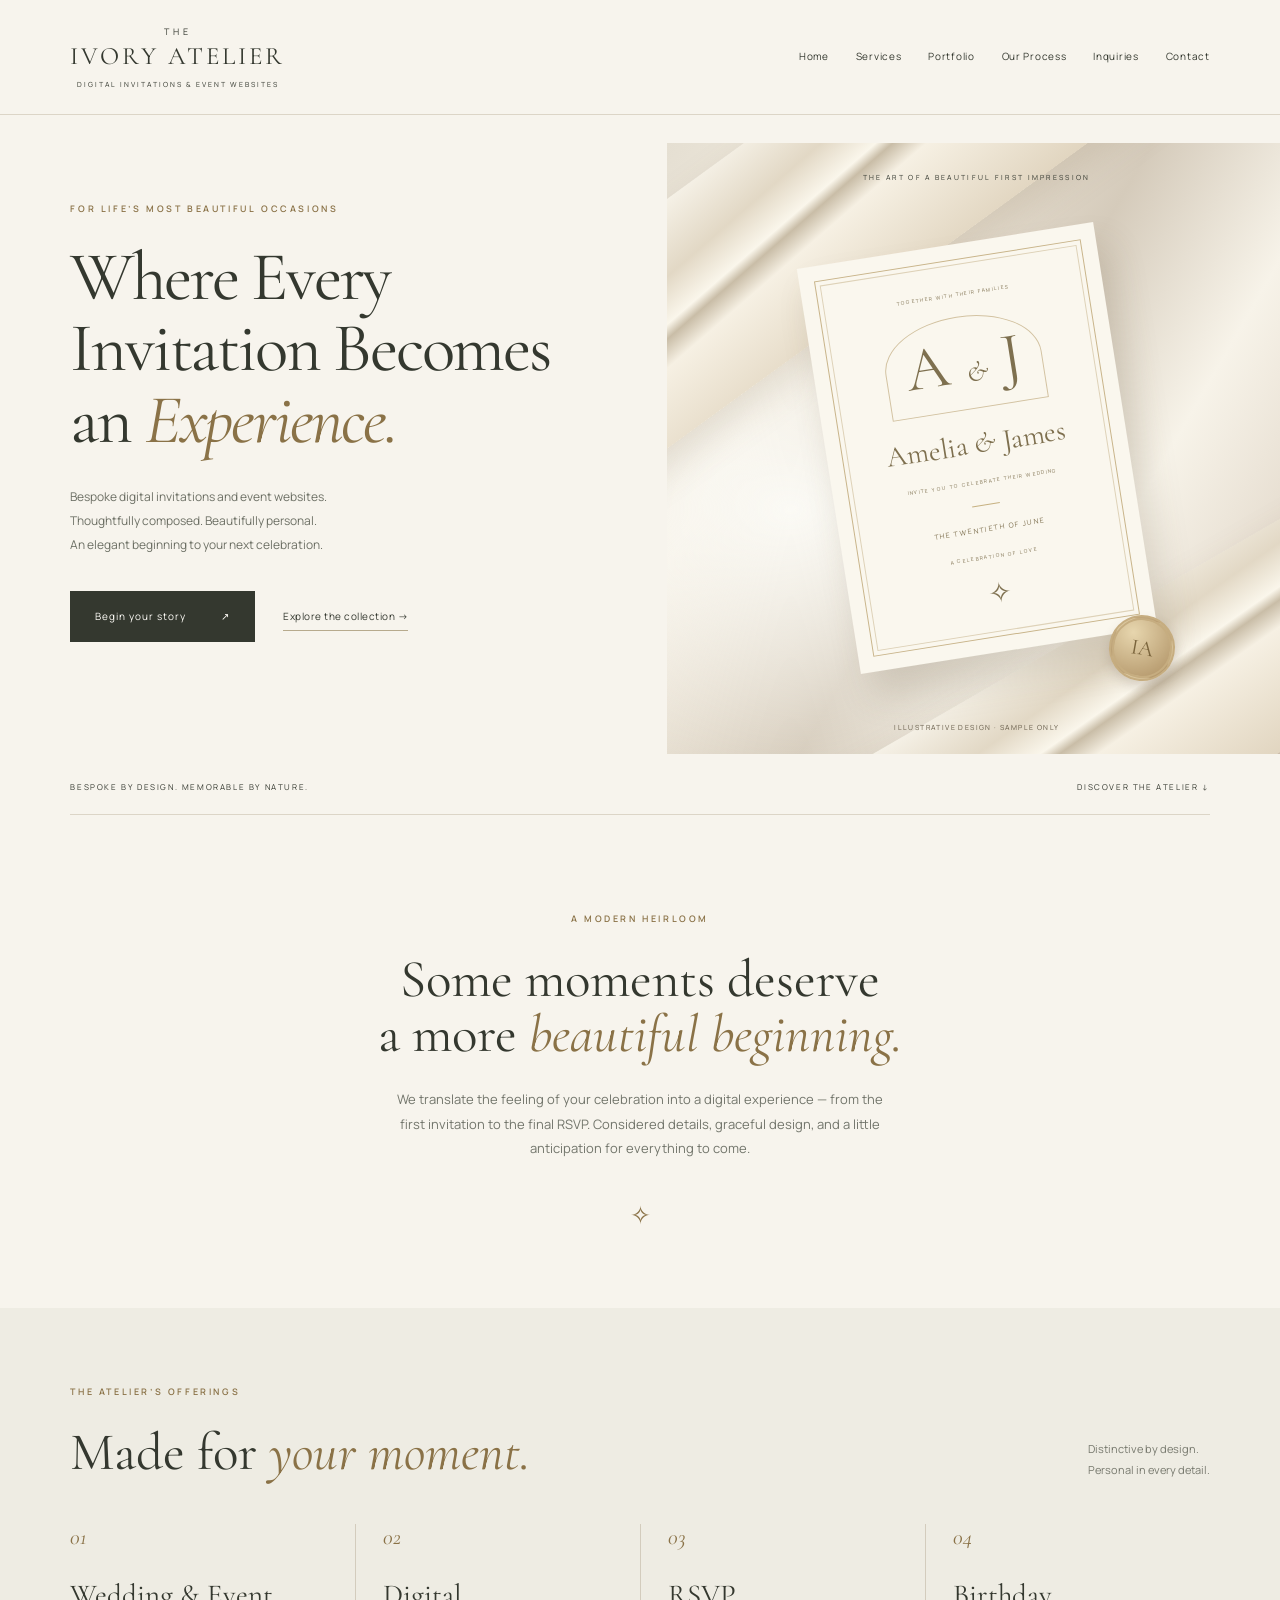
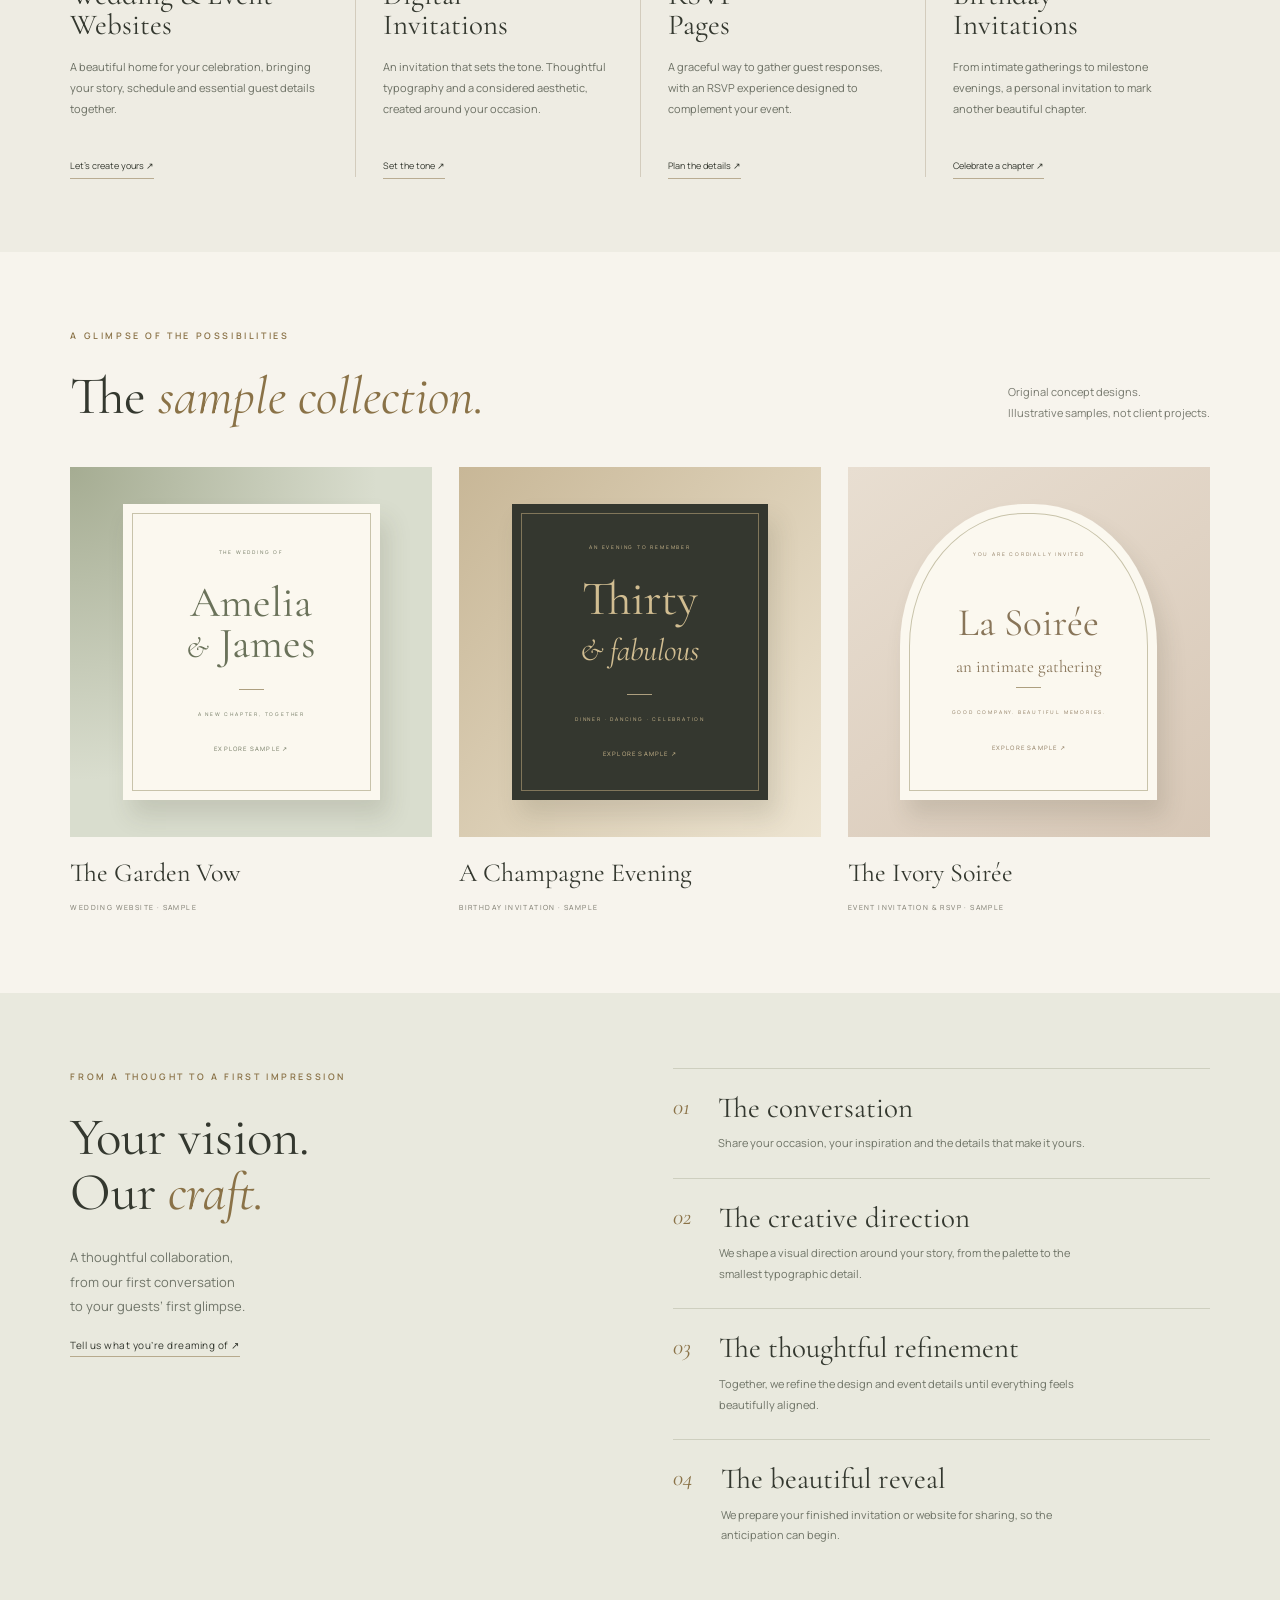
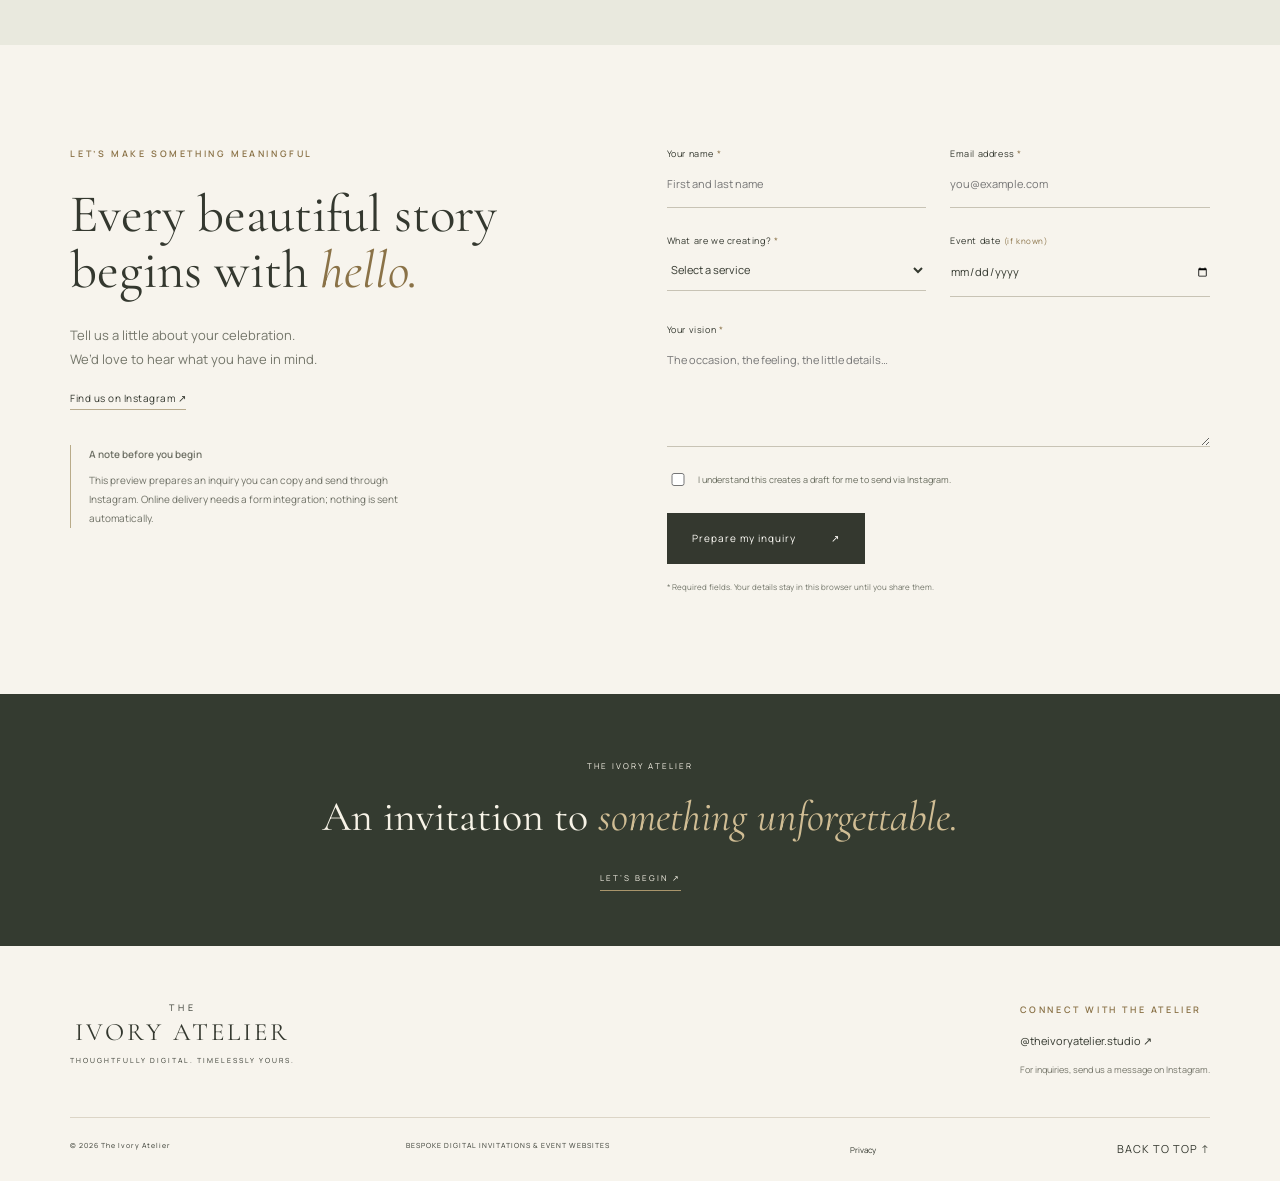
==== index.html @ 5fa23a9f "Publish The Ivory Atelier website" ====
<!doctype html>
<html lang="en"><head><meta charset="utf-8"><meta name="viewport" content="width=device-width, initial-scale=1"><meta name="description" content="The Ivory Atelier — bespoke digital invitations, wedding websites and thoughtful RSVP experiences."><meta name="theme-color" content="#f5f1e8"><title>The Ivory Atelier | Bespoke Digital Invitations</title><link rel="stylesheet" href="style.css"><script src="script.js" defer></script></head><body>
<a class="skip" href="#home">Skip to content</a>
<header><a class="brand" href="#home"><span class="brand-top">THE</span>IVORY ATELIER<span class="brand-bottom">DIGITAL INVITATIONS & EVENT WEBSITES</span></a><button class="menu" aria-expanded="false" aria-controls="navigation">Menu <span>☰</span></button><nav id="navigation" aria-label="Main navigation"><a href="#home">Home</a><a href="#services">Services</a><a href="#portfolio">Portfolio</a><a href="#process">Our Process</a><a href="#inquiries">Inquiries</a><a href="#contact">Contact</a></nav></header>
<main><section class="hero" id="home"><div class="hero-copy"><p class="eyebrow">FOR LIFE’S MOST BEAUTIFUL OCCASIONS</p><h1>Where Every<br>Invitation Becomes<br>an <em>Experience.</em></h1><p class="intro">Bespoke digital invitations and event websites.<br>Thoughtfully composed. Beautifully personal.<br>An elegant beginning to your next celebration.</p><div class="actions"><a class="button" href="#inquiries">Begin your story <span>↗</span></a><a class="text-link" href="#portfolio">Explore the collection <span>→</span></a></div></div><div class="hero-art" aria-label="Illustrative ivory wedding invitation with a champagne ribbon"><div class="silk silk-one"></div><div class="silk silk-two"></div><div class="art-caption">THE ART OF A BEAUTIFUL FIRST IMPRESSION</div><div class="invitation"><div class="invite-border"><span class="tiny">TOGETHER WITH THEIR FAMILIES</span><div class="monogram">A <i>&</i> J</div><span class="invite-names">Amelia <i>&</i> James</span><span class="tiny">INVITE YOU TO CELEBRATE THEIR WEDDING</span><div class="invite-rule"></div><span class="invite-date">THE TWENTIETH OF JUNE</span><span class="tiny">A CELEBRATION OF LOVE</span><span class="flower">✧</span></div></div><div class="seal">IA</div><div class="sample-note">ILLUSTRATIVE DESIGN · SAMPLE ONLY</div></div><div class="hero-bottom"><span>BESPOKE BY DESIGN. MEMORABLE BY NATURE.</span><a href="#services">DISCOVER THE ATELIER ↓</a></div></section>
<section class="statement reveal"><p class="eyebrow">A MODERN HEIRLOOM</p><h2>Some moments deserve<br>a more <em>beautiful beginning.</em></h2><p>We translate the feeling of your celebration into a digital experience — from the first invitation to the final RSVP. Considered details, graceful design, and a little anticipation for everything to come.</p><span class="ornament">✧</span></section>
<section id="services" class="section services reveal"><div class="section-heading"><div><p class="eyebrow">THE ATELIER’S OFFERINGS</p><h2>Made for <em>your moment.</em></h2></div><p>Distinctive by design.<br>Personal in every detail.</p></div><div class="service-grid"><article><span class="number">01</span><h3>Wedding & Event<br>Websites</h3><p>A beautiful home for your celebration, bringing your story, schedule and essential guest details together.</p><a href="#inquiries" data-service="Wedding & event website">Let’s create yours ↗</a></article><article><span class="number">02</span><h3>Digital<br>Invitations</h3><p>An invitation that sets the tone. Thoughtful typography and a considered aesthetic, created around your occasion.</p><a href="#inquiries" data-service="Digital invitation">Set the tone ↗</a></article><article><span class="number">03</span><h3>RSVP<br>Pages</h3><p>A graceful way to gather guest responses, with an RSVP experience designed to complement your event.</p><a href="#inquiries" data-service="RSVP page">Plan the details ↗</a></article><article><span class="number">04</span><h3>Birthday<br>Invitations</h3><p>From intimate gatherings to milestone evenings, a personal invitation to mark another beautiful chapter.</p><a href="#inquiries" data-service="Birthday invitation">Celebrate a chapter ↗</a></article></div></section>
<section id="portfolio" class="section portfolio reveal"><div class="section-heading"><div><p class="eyebrow">A GLIMPSE OF THE POSSIBILITIES</p><h2>The <em>sample collection.</em></h2></div><p>Original concept designs.<br>Illustrative samples, not client projects.</p></div><div class="portfolio-grid"><button class="project" data-project="0"><div class="project-art garden"><div class="mini-invite"><span>THE WEDDING OF</span><strong>Amelia<br><i>&</i> James</strong><hr><span>A NEW CHAPTER, TOGETHER</span><small>EXPLORE SAMPLE ↗</small></div></div><div class="project-label"><h3>The Garden Vow</h3><span>WEDDING WEBSITE · SAMPLE</span></div></button><button class="project" data-project="1"><div class="project-art noir"><div class="mini-invite"><span>AN EVENING TO REMEMBER</span><strong>Thirty<br><i>& fabulous</i></strong><hr><span>DINNER · DANCING · CELEBRATION</span><small>EXPLORE SAMPLE ↗</small></div></div><div class="project-label"><h3>A Champagne Evening</h3><span>BIRTHDAY INVITATION · SAMPLE</span></div></button><button class="project" data-project="2"><div class="project-art pearl"><div class="mini-invite"><span>YOU ARE CORDIALLY INVITED</span><strong>La Soirée</strong><i class="soir">an intimate gathering</i><hr><span>GOOD COMPANY. BEAUTIFUL MEMORIES.</span><small>EXPLORE SAMPLE ↗</small></div></div><div class="project-label"><h3>The Ivory Soirée</h3><span>EVENT INVITATION & RSVP · SAMPLE</span></div></button></div></section>
<section id="process" class="section process reveal"><div><p class="eyebrow">FROM A THOUGHT TO A FIRST IMPRESSION</p><h2>Your vision.<br>Our <em>craft.</em></h2><p>A thoughtful collaboration,<br>from our first conversation<br>to your guests’ first glimpse.</p><a class="text-link" href="#inquiries">Tell us what you’re dreaming of ↗</a></div><ol><li><span>01</span><div><h3>The conversation</h3><p>Share your occasion, your inspiration and the details that make it yours.</p></div></li><li><span>02</span><div><h3>The creative direction</h3><p>We shape a visual direction around your story, from the palette to the smallest typographic detail.</p></div></li><li><span>03</span><div><h3>The thoughtful refinement</h3><p>Together, we refine the design and event details until everything feels beautifully aligned.</p></div></li><li><span>04</span><div><h3>The beautiful reveal</h3><p>We prepare your finished invitation or website for sharing, so the anticipation can begin.</p></div></li></ol></section>
<section class="section inquiries reveal" id="inquiries"><div><p class="eyebrow">LET’S MAKE SOMETHING MEANINGFUL</p><h2>Every beautiful story<br>begins with <em>hello.</em></h2><p>Tell us a little about your celebration.<br>We’d love to hear what you have in mind.</p><a class="text-link" href="https://www.instagram.com/theivoryatelier.studio/" target="_blank" rel="noopener">Find us on Instagram ↗</a><div class="form-note"><strong>A note before you begin</strong><p>This preview prepares an inquiry you can copy and send through Instagram. Online delivery needs a form integration; nothing is sent automatically.</p></div></div><form id="inquiry-form"><div class="form-row"><label>Your name <span>*</span><input required name="name" autocomplete="name" placeholder="First and last name" maxlength="120"></label><label>Email address <span>*</span><input required type="email" name="email" autocomplete="email" placeholder="you@example.com" maxlength="200"></label></div><div class="form-row"><label>What are we creating? <span>*</span><select name="service" required><option value="">Select a service</option><option>Wedding & event website</option><option>Digital invitation</option><option>RSVP page</option><option>Birthday invitation</option><option>A bespoke combination</option></select></label><label>Event date <span class="optional">(if known)</span><input type="date" name="date"></label></div><label>Your vision <span>*</span><textarea name="vision" required rows="4" placeholder="The occasion, the feeling, the little details…" maxlength="3000"></textarea></label><label class="consent"><input type="checkbox" required> I understand this creates a draft for me to send via Instagram.</label><button class="button" type="submit">Prepare my inquiry <span>↗</span></button><p class="required-note">* Required fields. Your details stay in this browser until you share them.</p><div id="inquiry-result" hidden aria-live="polite"><h3>Your inquiry is ready</h3><p>Copy the draft below, then paste it into an Instagram message to @theivoryatelier.studio.</p><textarea id="inquiry-draft" aria-label="Prepared inquiry" rows="8" readonly></textarea><button type="button" class="text-link" id="copy-inquiry">Copy inquiry</button><a class="text-link" href="https://www.instagram.com/theivoryatelier.studio/" target="_blank" rel="noopener">Open Instagram ↗</a><p id="copy-status" role="status"></p></div></form></section>
<section class="closing"><span>THE IVORY ATELIER</span><h2>An invitation to <em>something unforgettable.</em></h2><a href="#inquiries">LET’S BEGIN ↗</a></section></main>
<footer id="contact"><a class="brand" href="#home"><span class="brand-top">THE</span>IVORY ATELIER<span class="brand-bottom">THOUGHTFULLY DIGITAL. TIMELESSLY YOURS.</span></a><div><p class="eyebrow">CONNECT WITH THE ATELIER</p><a href="https://www.instagram.com/theivoryatelier.studio/" target="_blank" rel="noopener">@theivoryatelier.studio ↗</a><p>For inquiries, send us a message on Instagram.</p></div><div class="footer-bottom"><span>© <span id="year">2026</span> The Ivory Atelier</span><span>BESPOKE DIGITAL INVITATIONS & EVENT WEBSITES</span><button id="privacy-open">Privacy</button><a href="#home">BACK TO TOP ↑</a></div></footer>
<dialog id="sample-dialog"><button class="dialog-close" aria-label="Close sample">×</button><p class="eyebrow">ILLUSTRATIVE CONCEPT · NOT A CLIENT PROJECT</p><h2 id="sample-title"></h2><p id="sample-description"></p><div id="sample-preview"></div><a class="button" href="#inquiries" id="sample-inquire">Create something like this ↗</a></dialog><dialog id="privacy-dialog"><button class="dialog-close" aria-label="Close privacy notice">×</button><h2>Your privacy</h2><p>The inquiry form creates a draft locally in your browser. This site does not store or send your form entries. If you choose to share your inquiry on Instagram, Instagram’s privacy terms apply. Clipboard access occurs only when you select “Copy inquiry”.</p><p>Site hosting may process standard connection information to deliver this page. A full business privacy policy should be added before connecting a submission service.</p></dialog>
</body></html>
---- style.css ----
@import url('https://fonts.googleapis.com/css2?family=Cormorant+Garamond:ital,wght@0,400;0,500;0,600;1,400;1,500&family=Manrope:wght@400;500;600&display=swap');
:root{--ivory:#f7f4ed;--ink:#34382f;--gold:#8a7247;--line:#dcd5c7;--serif:'Cormorant Garamond',Georgia,serif}*{box-sizing:border-box}html{scroll-behavior:smooth;scroll-padding-top:110px}body{margin:0;background:var(--ivory);color:var(--ink);font:13px/1.9 Manrope,Arial,sans-serif}a{color:inherit;text-decoration:none}button,input,select,textarea{font:inherit}button,a,input,select,textarea{-webkit-tap-highlight-color:transparent}a:focus-visible,button:focus-visible{outline:2px solid var(--gold);outline-offset:5px}button{color:inherit}header{padding:25px 5.5%;display:flex;justify-content:space-between;align-items:center;border-bottom:1px solid var(--line);background:var(--ivory)}.brand{font-family:var(--serif);font-size:25px;line-height:1.1;letter-spacing:3px;text-align:center;display:inline-flex;flex-direction:column}.brand-top{font:9px Manrope,sans-serif;letter-spacing:4px;margin-bottom:5px}.brand-bottom{font:7px Manrope,sans-serif;letter-spacing:2px;margin-top:9px}nav{display:flex;gap:27px;font-size:10px;letter-spacing:.7px}nav a:hover,.text-link:hover{color:var(--gold)}.menu{display:none}.hero{min-height:700px;display:grid;grid-template-columns:1.1fr 1fr;position:relative;padding:0 5.5%;overflow:hidden}.hero-copy{padding:85px 0 100px;z-index:1}.eyebrow{font-size:9px;font-weight:600;letter-spacing:2.6px;color:var(--gold);margin:0 0 25px}h1,h2,h3,p{margin-top:0}h1,h2,h3{font-family:var(--serif);font-weight:400;line-height:1.04}h1{font-size:clamp(52px,5.4vw,86px);letter-spacing:-2.2px;margin-bottom:28px}em{font-weight:400;color:var(--gold)}.intro{color:#6d7065;line-height:2;font-size:12px}.actions{display:flex;align-items:center;gap:28px;margin-top:34px}.button{display:inline-flex;justify-content:space-between;align-items:center;gap:35px;background:var(--ink);color:#fffdf8;border:1px solid var(--ink);padding:15px 24px;font-size:10px;letter-spacing:1px;cursor:pointer}.button:hover{background:#515745}.text-link{font-size:10px;letter-spacing:.5px;border:0;border-bottom:1px solid #b7aa8d;padding:4px 0;background:transparent;cursor:pointer}.hero-art{position:relative;align-self:stretch;display:flex;align-items:center;justify-content:center;margin:28px -6vw 61px 0;background:radial-gradient(ellipse at 20% 60%,#fbfaf5 0,transparent 50%),linear-gradient(120deg,#e5dfd2,#f4eee2 25%,#d5cbbb 50%,#f7f3e9 70%,#d8cbbb);isolation:isolate;overflow:hidden}.silk{position:absolute;width:140%;height:33%;background:linear-gradient(175deg,#fdfbf4,#e2d8c5 30%,#faf6eb 43%,#c9bda7 47%,#f6f0e3 55%,#ddd0b9);box-shadow:0 15px 35px #7a67442b;transform:rotate(-36deg);z-index:-1}.silk-one{top:-9%;left:-40%}.silk-two{bottom:-17%;right:-35%;transform:rotate(-30deg)}.invitation{width:300px;height:410px;background:#faf7ee;box-shadow:10px 25px 35px #5f4c302e;transform:rotate(-9deg);padding:15px}.invite-border{height:100%;border:1px solid #c9b58b;outline:1px solid #ded2b8;outline-offset:-6px;display:flex;flex-direction:column;align-items:center;justify-content:center;gap:17px;padding:22px;color:#7e704f}.tiny{font-size:5px;letter-spacing:1.4px}.monogram{font:62px var(--serif);border:1px solid #d3c3a2;border-radius:50% 50% 0 0;padding:15px 20px;line-height:1}.monogram i{font-size:29px}.invite-names{font:29px var(--serif)}.invite-date{font-size:7px;letter-spacing:1.5px}.invite-rule{width:28px;height:1px;background:#c6b181}.flower{font-size:28px;line-height:1}.seal{position:absolute;bottom:73px;right:18%;width:66px;height:66px;border-radius:50%;background:radial-gradient(circle at 30% 25%,#e7d6ae,#ae9063);border:5px double #c6ad80;box-shadow:2px 6px 12px #624f4033;display:grid;place-items:center;font:22px var(--serif);color:#7a643c;transform:rotate(10deg)}.art-caption{position:absolute;top:28px;font-size:7px;letter-spacing:2.3px}.sample-note{position:absolute;bottom:19px;font-size:7px;letter-spacing:1.4px;color:#655b49}.hero-bottom{position:absolute;bottom:0;left:5.5%;right:5.5%;display:flex;justify-content:space-between;border-bottom:1px solid var(--line);padding:19px 0;font-size:8px;letter-spacing:1.6px}.statement{text-align:center;max-width:710px;margin:auto;padding:95px 25px 70px}.statement h2,h2{font-size:53px;margin-bottom:25px}.statement p:not(.eyebrow){max-width:510px;margin:0 auto;color:#72756b}.ornament{display:block;color:var(--gold);font-size:25px;margin-top:30px}.section{padding:75px 5.5%;scroll-margin-top:10px}.section-heading{display:flex;justify-content:space-between;align-items:end;margin-bottom:43px}.section-heading h2{margin-bottom:0}.section-heading>p{font-size:11px;color:#77796e;margin-bottom:0}.services{background:#eeece3}.service-grid{display:grid;grid-template-columns:repeat(4,1fr)}.service-grid article{padding:0 27px;border-left:1px solid #d3ccbd}.service-grid article:first-child{padding-left:0;border:0}.number{color:var(--gold);font:italic 22px var(--serif);display:block;margin-bottom:30px}h3{font-size:29px;margin-bottom:17px}.service-grid p{font-size:11px;color:#6b6f63;min-height:84px}.service-grid a{font-size:9px;border-bottom:1px solid #b9ac92;padding-bottom:6px}.portfolio-grid{display:grid;grid-template-columns:repeat(3,1fr);gap:27px}.project{border:0;background:transparent;padding:0;text-align:left;cursor:pointer}.project-art{height:370px;display:grid;place-items:center;overflow:hidden;transition:transform .5s}.project:hover .mini-invite{transform:translateY(-7px) rotate(-2deg)}.garden{background:radial-gradient(ellipse at 0 0,#a5ac92,transparent 60%),#d9ddce}.noir{background:linear-gradient(130deg,#c8b797,#ede4d1)}.pearl{background:linear-gradient(145deg,#e8ded1,#d8c8b7)}.mini-invite{width:71%;height:80%;padding:27px 15px;background:#fbf8ef;display:flex;align-items:center;justify-content:center;flex-direction:column;text-align:center;box-shadow:8px 16px 22px #45433325;transition:transform .5s;color:#6a725a;outline:1px solid #c8c3aa;outline-offset:-10px}.mini-invite>span{font-size:5px;letter-spacing:1.8px}.mini-invite strong{font:43px/.95 var(--serif);margin:25px 0 15px}.mini-invite i{font-size:30px;font-weight:400}.mini-invite hr{width:25px;border:0;border-top:1px solid #ad9f7f;margin:10px auto 20px}.mini-invite small{font-size:6px;letter-spacing:1.2px;margin-top:25px}.noir .mini-invite{background:#34372f;color:#d1bd91;outline-color:#81765a}.noir strong{font-size:48px}.noir strong i{font-size:31px}.pearl .mini-invite{color:#887559;border-radius:48% 48% 0 0}.pearl strong{font-size:39px;margin-top:45px}.soir{font:17px var(--serif)!important}.project-label{padding-top:22px}.project-label h3{font-size:26px;margin-bottom:7px}.project-label>span{font-size:7px;color:#777569;letter-spacing:1.4px}.process{display:grid;grid-template-columns:1fr 1.1fr;gap:10%;background:#e9e9de}.process>div>p:not(.eyebrow){color:#707569}.process ol{padding:0;margin:0;list-style:none}.process li{display:flex;gap:28px;border-top:1px solid #cecfbf;padding:24px 0}.process li>span{font:italic 23px var(--serif);color:var(--gold)}.process h3{font-size:29px;margin:0 0 10px}.process li p{font-size:11px;color:#6e7366;margin:0;max-width:370px}.inquiries{display:grid;grid-template-columns:1fr 1.1fr;gap:9%;padding-top:100px;padding-bottom:100px}.inquiries>div>p:not(.eyebrow){color:#74766a}.form-note{margin-top:35px;border-left:1px solid #b9ab89;padding-left:18px;max-width:330px;font-size:10px;color:#6f7166}.form-note strong{font-weight:600}.form-note p{margin:7px 0 0}.form-row{display:grid;grid-template-columns:1fr 1fr;gap:24px}label{display:block;font-size:9px;letter-spacing:.6px;margin-bottom:24px}label>span{color:var(--gold)}.optional{font-size:8px}input,select,textarea{width:100%;display:block;border:0;border-bottom:1px solid #c8c3b5;border-radius:0;background:transparent;padding:12px 0;color:var(--ink);font-size:11px;outline-offset:4px}textarea{resize:vertical}.consent{display:flex;gap:10px;align-items:flex-start;letter-spacing:0;color:#686c5e}.consent input{width:14px;margin-top:2px;accent-color:var(--gold)}.required-note{font-size:8px;color:#73766a;margin:15px 0 0}#inquiry-result{margin-top:30px;padding:22px;background:#eae7dc}#inquiry-result h3{font-size:28px}#inquiry-result p{font-size:11px}#inquiry-result .text-link{margin:15px 16px 0 0}#inquiry-draft{font-size:11px}.closing{background:#343b30;color:#f7f3e7;text-align:center;padding:58px 20px}.closing>span,.closing>a{font-size:8px;letter-spacing:2px}.closing h2{font-size:42px;margin:18px 0 25px}.closing em{color:#d0bd94}.closing a{border-bottom:1px solid #a9956b;padding-bottom:7px}footer{padding:55px 5.5% 0;display:flex;justify-content:space-between;flex-wrap:wrap;gap:30px}footer>div>.eyebrow{margin-bottom:10px}footer>div>a{font-size:11px}footer p:not(.eyebrow){font-size:9px;color:#75766a;margin-top:8px}.footer-bottom{width:100%;display:flex;justify-content:space-between;border-top:1px solid var(--line);padding:21px 0;font-size:7px;letter-spacing:1px}.footer-bottom button{border:0;background:transparent;font-size:8px;cursor:pointer}dialog{max-width:650px;width:calc(100% - 36px);padding:45px;background:var(--ivory);color:var(--ink);border:1px solid var(--line);max-height:90vh;overflow:auto}dialog::backdrop{background:#25291fc2;backdrop-filter:blur(5px)}dialog h2{font-size:43px}.dialog-close{position:absolute;right:17px;top:10px;border:0;background:transparent;font-size:30px;cursor:pointer}#sample-preview .project-art{height:380px;margin:25px 0}.skip{position:fixed;top:-100px;left:10px;background:white;z-index:20;padding:10px}.skip:focus{top:10px}.reveal{animation:appear .8s ease both}@keyframes appear{from{opacity:0;transform:translateY(15px)}to{opacity:1;transform:none}}@media(min-width:1600px){body{max-width:1800px;margin:auto}.hero-art{margin-right:-5vw}}@media(max-width:1000px){nav{gap:15px;font-size:9px}.hero-copy{padding-top:70px}.actions{gap:15px;align-items:start;flex-direction:column}.invitation{width:250px;height:360px}.invite-names{font-size:24px}.invite-border{gap:14px}.monogram{font-size:50px}.service-grid article{padding:0 18px}.service-grid p{min-height:110px}.project-art{height:310px}.mini-invite strong{font-size:35px}.mini-invite{width:80%}.section-heading h2,h2{font-size:46px}.inquiries{gap:5%}.brand{font-size:21px}}@media(max-width:720px){header{padding:20px 6%;position:relative;flex-wrap:wrap}.brand{font-size:22px}.brand-bottom{font-size:6px}.menu{display:flex;align-items:center;gap:12px;background:none;border:0;font-size:10px;cursor:pointer}.menu span{font-size:18px}nav{display:none;flex-direction:column;width:100%;padding:25px 0 5px;gap:17px;font-size:12px}nav.open{display:flex}.hero{display:block;padding:0 6%}.hero-copy{padding:55px 0 35px}h1{font-size:56px;letter-spacing:-1.7px}.eyebrow{font-size:8px;letter-spacing:2px;margin-bottom:20px}.intro{font-size:11px}.actions{flex-direction:row;align-items:center;gap:20px;flex-wrap:wrap;margin-top:25px}.button{padding:14px 18px;font-size:9px;gap:24px}.hero-art{height:435px;margin:0 -7% 60px}.invitation{width:255px;height:345px}.invite-border{gap:12px}.seal{bottom:40px;right:17%;width:56px;height:56px;font-size:18px}.art-caption{top:18px;font-size:6px}.hero-bottom{left:6%;right:6%;font-size:6px;letter-spacing:.7px}.statement{padding:65px 6% 45px}.statement h2,h2,.section-heading h2{font-size:42px}.statement p:not(.eyebrow){font-size:12px}.section{padding:55px 6%}.section-heading{display:block;margin-bottom:30px}.section-heading>p{margin-top:20px;font-size:10px}.service-grid{grid-template-columns:1fr 1fr;gap:35px 20px}.service-grid article{padding:0 0 0 20px}.service-grid article:nth-child(3){padding-left:0;border:0}.service-grid h3{font-size:26px}.number{margin-bottom:20px}.service-grid p{font-size:10px;min-height:96px}.portfolio-grid{grid-template-columns:1fr;gap:35px}.project-art{height:400px}.mini-invite{width:65%;height:82%}.mini-invite strong{font-size:49px}.project-label{display:flex;flex-wrap:wrap;gap:8px;justify-content:space-between;align-items:center;padding-top:17px}.project-label h3{font-size:25px;margin:0}.project-label>span{font-size:6px}.process,.inquiries{grid-template-columns:1fr;gap:35px}.process>div>p:not(.eyebrow){font-size:12px}.process h2 br{display:none}.process li{gap:20px}.process h3{font-size:27px}.inquiries h2{font-size:43px}.form-note{max-width:100%;margin-top:25px}.form-row{gap:18px}.closing{padding:45px 7%}.closing h2{font-size:35px}footer{padding:40px 6% 0;gap:35px}footer .brand{align-items:flex-start}.footer-bottom{flex-wrap:wrap;gap:15px;font-size:6px}.footer-bottom>span:nth-child(2){display:none}dialog{padding:38px 23px}dialog h2{font-size:35px}}@media(prefers-reduced-motion:reduce){html{scroll-behavior:auto}*,*::before,*::after{animation:none!important;transition:none!important}}
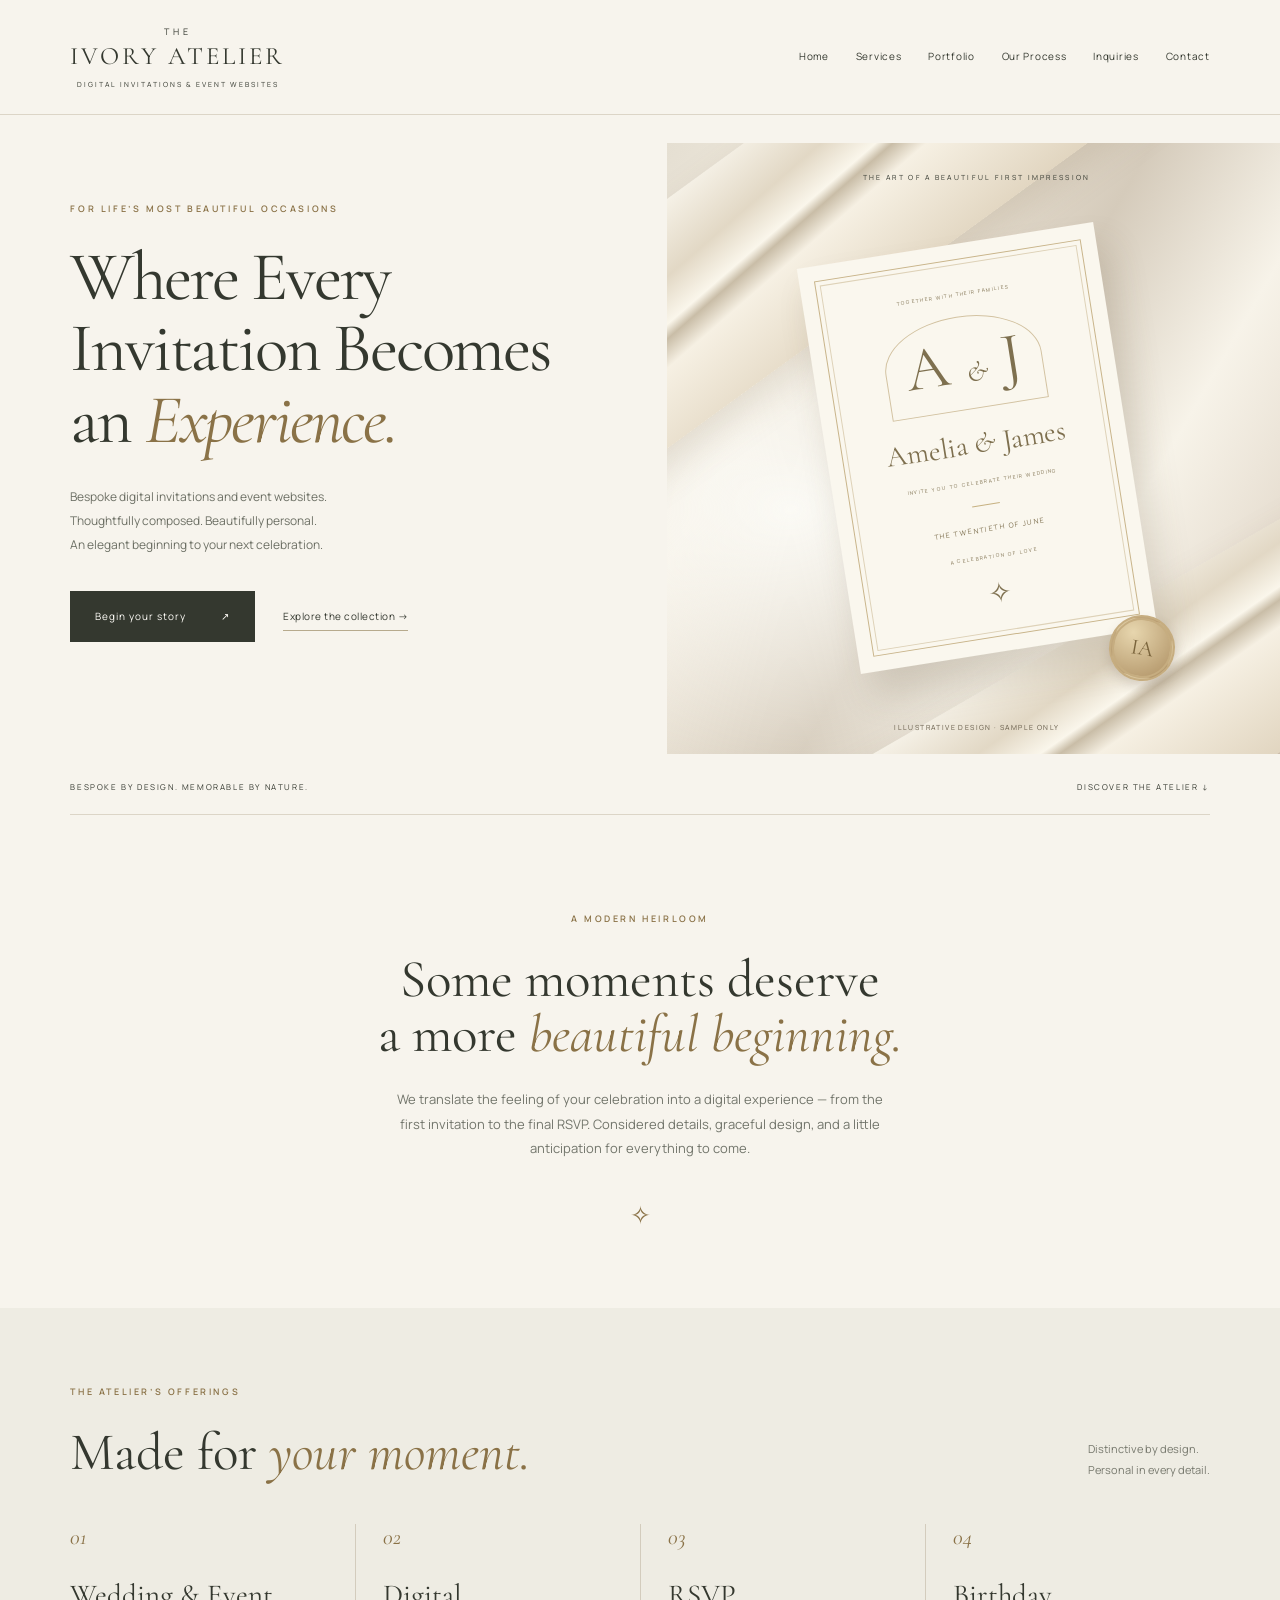
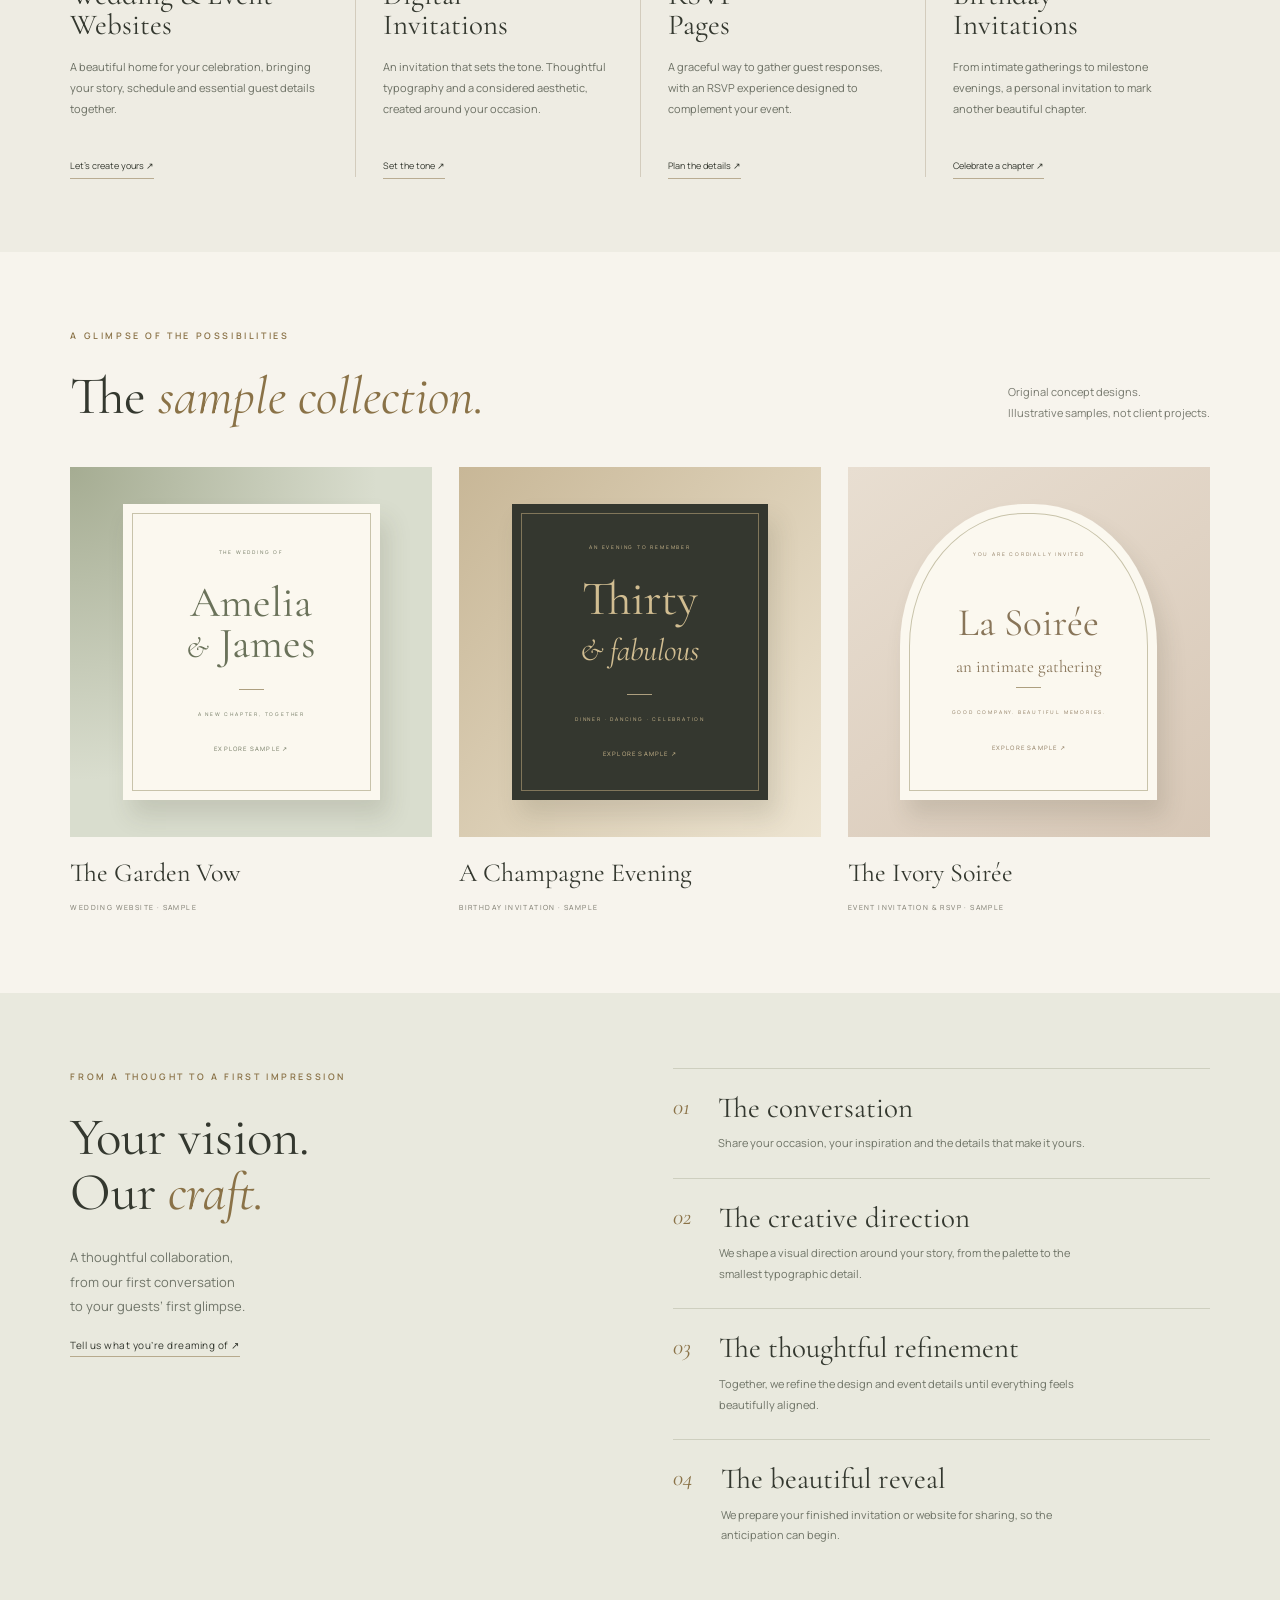
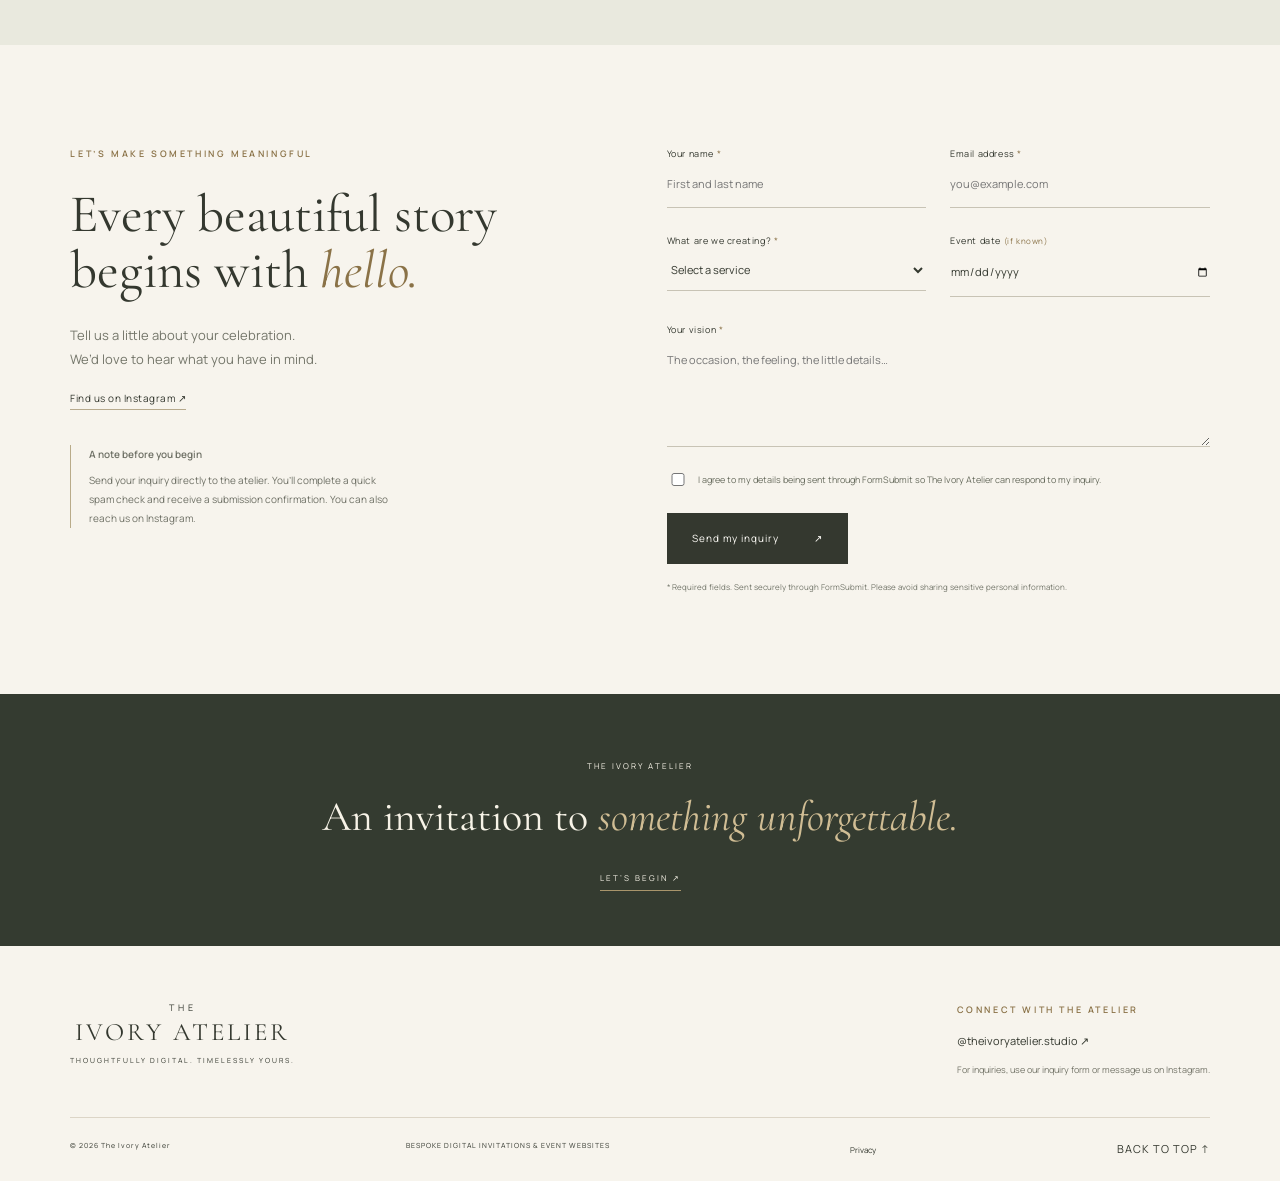
==== commit 452a1875: "Connect inquiry form to approved email delivery" ====
--- a/index.html
+++ b/index.html
@@ -7,8 +7,8 @@
 <section id="services" class="section services reveal"><div class="section-heading"><div><p class="eyebrow">THE ATELIER’S OFFERINGS</p><h2>Made for <em>your moment.</em></h2></div><p>Distinctive by design.<br>Personal in every detail.</p></div><div class="service-grid"><article><span class="number">01</span><h3>Wedding & Event<br>Websites</h3><p>A beautiful home for your celebration, bringing your story, schedule and essential guest details together.</p><a href="#inquiries" data-service="Wedding & event website">Let’s create yours ↗</a></article><article><span class="number">02</span><h3>Digital<br>Invitations</h3><p>An invitation that sets the tone. Thoughtful typography and a considered aesthetic, created around your occasion.</p><a href="#inquiries" data-service="Digital invitation">Set the tone ↗</a></article><article><span class="number">03</span><h3>RSVP<br>Pages</h3><p>A graceful way to gather guest responses, with an RSVP experience designed to complement your event.</p><a href="#inquiries" data-service="RSVP page">Plan the details ↗</a></article><article><span class="number">04</span><h3>Birthday<br>Invitations</h3><p>From intimate gatherings to milestone evenings, a personal invitation to mark another beautiful chapter.</p><a href="#inquiries" data-service="Birthday invitation">Celebrate a chapter ↗</a></article></div></section>
 <section id="portfolio" class="section portfolio reveal"><div class="section-heading"><div><p class="eyebrow">A GLIMPSE OF THE POSSIBILITIES</p><h2>The <em>sample collection.</em></h2></div><p>Original concept designs.<br>Illustrative samples, not client projects.</p></div><div class="portfolio-grid"><button class="project" data-project="0"><div class="project-art garden"><div class="mini-invite"><span>THE WEDDING OF</span><strong>Amelia<br><i>&</i> James</strong><hr><span>A NEW CHAPTER, TOGETHER</span><small>EXPLORE SAMPLE ↗</small></div></div><div class="project-label"><h3>The Garden Vow</h3><span>WEDDING WEBSITE · SAMPLE</span></div></button><button class="project" data-project="1"><div class="project-art noir"><div class="mini-invite"><span>AN EVENING TO REMEMBER</span><strong>Thirty<br><i>& fabulous</i></strong><hr><span>DINNER · DANCING · CELEBRATION</span><small>EXPLORE SAMPLE ↗</small></div></div><div class="project-label"><h3>A Champagne Evening</h3><span>BIRTHDAY INVITATION · SAMPLE</span></div></button><button class="project" data-project="2"><div class="project-art pearl"><div class="mini-invite"><span>YOU ARE CORDIALLY INVITED</span><strong>La Soirée</strong><i class="soir">an intimate gathering</i><hr><span>GOOD COMPANY. BEAUTIFUL MEMORIES.</span><small>EXPLORE SAMPLE ↗</small></div></div><div class="project-label"><h3>The Ivory Soirée</h3><span>EVENT INVITATION & RSVP · SAMPLE</span></div></button></div></section>
 <section id="process" class="section process reveal"><div><p class="eyebrow">FROM A THOUGHT TO A FIRST IMPRESSION</p><h2>Your vision.<br>Our <em>craft.</em></h2><p>A thoughtful collaboration,<br>from our first conversation<br>to your guests’ first glimpse.</p><a class="text-link" href="#inquiries">Tell us what you’re dreaming of ↗</a></div><ol><li><span>01</span><div><h3>The conversation</h3><p>Share your occasion, your inspiration and the details that make it yours.</p></div></li><li><span>02</span><div><h3>The creative direction</h3><p>We shape a visual direction around your story, from the palette to the smallest typographic detail.</p></div></li><li><span>03</span><div><h3>The thoughtful refinement</h3><p>Together, we refine the design and event details until everything feels beautifully aligned.</p></div></li><li><span>04</span><div><h3>The beautiful reveal</h3><p>We prepare your finished invitation or website for sharing, so the anticipation can begin.</p></div></li></ol></section>
-<section class="section inquiries reveal" id="inquiries"><div><p class="eyebrow">LET’S MAKE SOMETHING MEANINGFUL</p><h2>Every beautiful story<br>begins with <em>hello.</em></h2><p>Tell us a little about your celebration.<br>We’d love to hear what you have in mind.</p><a class="text-link" href="https://www.instagram.com/theivoryatelier.studio/" target="_blank" rel="noopener">Find us on Instagram ↗</a><div class="form-note"><strong>A note before you begin</strong><p>This preview prepares an inquiry you can copy and send through Instagram. Online delivery needs a form integration; nothing is sent automatically.</p></div></div><form id="inquiry-form"><div class="form-row"><label>Your name <span>*</span><input required name="name" autocomplete="name" placeholder="First and last name" maxlength="120"></label><label>Email address <span>*</span><input required type="email" name="email" autocomplete="email" placeholder="you@example.com" maxlength="200"></label></div><div class="form-row"><label>What are we creating? <span>*</span><select name="service" required><option value="">Select a service</option><option>Wedding & event website</option><option>Digital invitation</option><option>RSVP page</option><option>Birthday invitation</option><option>A bespoke combination</option></select></label><label>Event date <span class="optional">(if known)</span><input type="date" name="date"></label></div><label>Your vision <span>*</span><textarea name="vision" required rows="4" placeholder="The occasion, the feeling, the little details…" maxlength="3000"></textarea></label><label class="consent"><input type="checkbox" required> I understand this creates a draft for me to send via Instagram.</label><button class="button" type="submit">Prepare my inquiry <span>↗</span></button><p class="required-note">* Required fields. Your details stay in this browser until you share them.</p><div id="inquiry-result" hidden aria-live="polite"><h3>Your inquiry is ready</h3><p>Copy the draft below, then paste it into an Instagram message to @theivoryatelier.studio.</p><textarea id="inquiry-draft" aria-label="Prepared inquiry" rows="8" readonly></textarea><button type="button" class="text-link" id="copy-inquiry">Copy inquiry</button><a class="text-link" href="https://www.instagram.com/theivoryatelier.studio/" target="_blank" rel="noopener">Open Instagram ↗</a><p id="copy-status" role="status"></p></div></form></section>
+<section class="section inquiries reveal" id="inquiries"><div><p class="eyebrow">LET’S MAKE SOMETHING MEANINGFUL</p><h2>Every beautiful story<br>begins with <em>hello.</em></h2><p>Tell us a little about your celebration.<br>We’d love to hear what you have in mind.</p><a class="text-link" href="https://www.instagram.com/theivoryatelier.studio/" target="_blank" rel="noopener">Find us on Instagram ↗</a><div class="form-note"><strong>A note before you begin</strong><p>Send your inquiry directly to the atelier. You’ll complete a quick spam check and receive a submission confirmation. You can also reach us on Instagram.</p></div></div><form id="inquiry-form" action="https://formsubmit.co/jordan.sherridan08@gmail.com" method="POST"><input type="hidden" name="_subject" value="New inquiry — The Ivory Atelier"><input type="hidden" name="_template" value="table"><input type="text" name="_honey" style="display:none" tabindex="-1" autocomplete="off" aria-hidden="true"><div class="form-row"><label>Your name <span>*</span><input required name="name" autocomplete="name" placeholder="First and last name" maxlength="120"></label><label>Email address <span>*</span><input required type="email" name="email" autocomplete="email" placeholder="you@example.com" maxlength="200"></label></div><div class="form-row"><label>What are we creating? <span>*</span><select name="service" required><option value="">Select a service</option><option>Wedding & event website</option><option>Digital invitation</option><option>RSVP page</option><option>Birthday invitation</option><option>A bespoke combination</option></select></label><label>Event date <span class="optional">(if known)</span><input type="date" name="date"></label></div><label>Your vision <span>*</span><textarea name="vision" required rows="4" placeholder="The occasion, the feeling, the little details…" maxlength="3000"></textarea></label><label class="consent"><input type="checkbox" required> I agree to my details being sent through FormSubmit so The Ivory Atelier can respond to my inquiry.</label><button class="button" type="submit">Send my inquiry <span>↗</span></button><p class="required-note">* Required fields. Sent securely through <a href="https://formsubmit.co/privacy.pdf" target="_blank" rel="noopener">FormSubmit</a>. Please avoid sharing sensitive personal information.</p></form></section>
 <section class="closing"><span>THE IVORY ATELIER</span><h2>An invitation to <em>something unforgettable.</em></h2><a href="#inquiries">LET’S BEGIN ↗</a></section></main>
-<footer id="contact"><a class="brand" href="#home"><span class="brand-top">THE</span>IVORY ATELIER<span class="brand-bottom">THOUGHTFULLY DIGITAL. TIMELESSLY YOURS.</span></a><div><p class="eyebrow">CONNECT WITH THE ATELIER</p><a href="https://www.instagram.com/theivoryatelier.studio/" target="_blank" rel="noopener">@theivoryatelier.studio ↗</a><p>For inquiries, send us a message on Instagram.</p></div><div class="footer-bottom"><span>© <span id="year">2026</span> The Ivory Atelier</span><span>BESPOKE DIGITAL INVITATIONS & EVENT WEBSITES</span><button id="privacy-open">Privacy</button><a href="#home">BACK TO TOP ↑</a></div></footer>
-<dialog id="sample-dialog"><button class="dialog-close" aria-label="Close sample">×</button><p class="eyebrow">ILLUSTRATIVE CONCEPT · NOT A CLIENT PROJECT</p><h2 id="sample-title"></h2><p id="sample-description"></p><div id="sample-preview"></div><a class="button" href="#inquiries" id="sample-inquire">Create something like this ↗</a></dialog><dialog id="privacy-dialog"><button class="dialog-close" aria-label="Close privacy notice">×</button><h2>Your privacy</h2><p>The inquiry form creates a draft locally in your browser. This site does not store or send your form entries. If you choose to share your inquiry on Instagram, Instagram’s privacy terms apply. Clipboard access occurs only when you select “Copy inquiry”.</p><p>Site hosting may process standard connection information to deliver this page. A full business privacy policy should be added before connecting a submission service.</p></dialog>
+<footer id="contact"><a class="brand" href="#home"><span class="brand-top">THE</span>IVORY ATELIER<span class="brand-bottom">THOUGHTFULLY DIGITAL. TIMELESSLY YOURS.</span></a><div><p class="eyebrow">CONNECT WITH THE ATELIER</p><a href="https://www.instagram.com/theivoryatelier.studio/" target="_blank" rel="noopener">@theivoryatelier.studio ↗</a><p>For inquiries, use our inquiry form or message us on Instagram.</p></div><div class="footer-bottom"><span>© <span id="year">2026</span> The Ivory Atelier</span><span>BESPOKE DIGITAL INVITATIONS & EVENT WEBSITES</span><button id="privacy-open">Privacy</button><a href="#home">BACK TO TOP ↑</a></div></footer>
+<dialog id="sample-dialog"><button class="dialog-close" aria-label="Close sample">×</button><p class="eyebrow">ILLUSTRATIVE CONCEPT · NOT A CLIENT PROJECT</p><h2 id="sample-title"></h2><p id="sample-description"></p><div id="sample-preview"></div><a class="button" href="#inquiries" id="sample-inquire">Create something like this ↗</a></dialog><dialog id="privacy-dialog"><button class="dialog-close" aria-label="Close privacy notice">×</button><h2>Your privacy</h2><p>When you submit an inquiry, your name, email address, selected service, event date and message are processed by FormSubmit and emailed to The Ivory Atelier so we can respond. FormSubmit provides spam protection and may process technical connection information. Please do not include sensitive personal details.</p><p>Site hosting may process standard connection information to deliver this page. For questions about your inquiry or to request deletion, contact us through Instagram at @theivoryatelier.studio. <a href="https://formsubmit.co/privacy.pdf" target="_blank" rel="noopener">Read FormSubmit’s privacy policy.</a></p></dialog>
 </body></html>
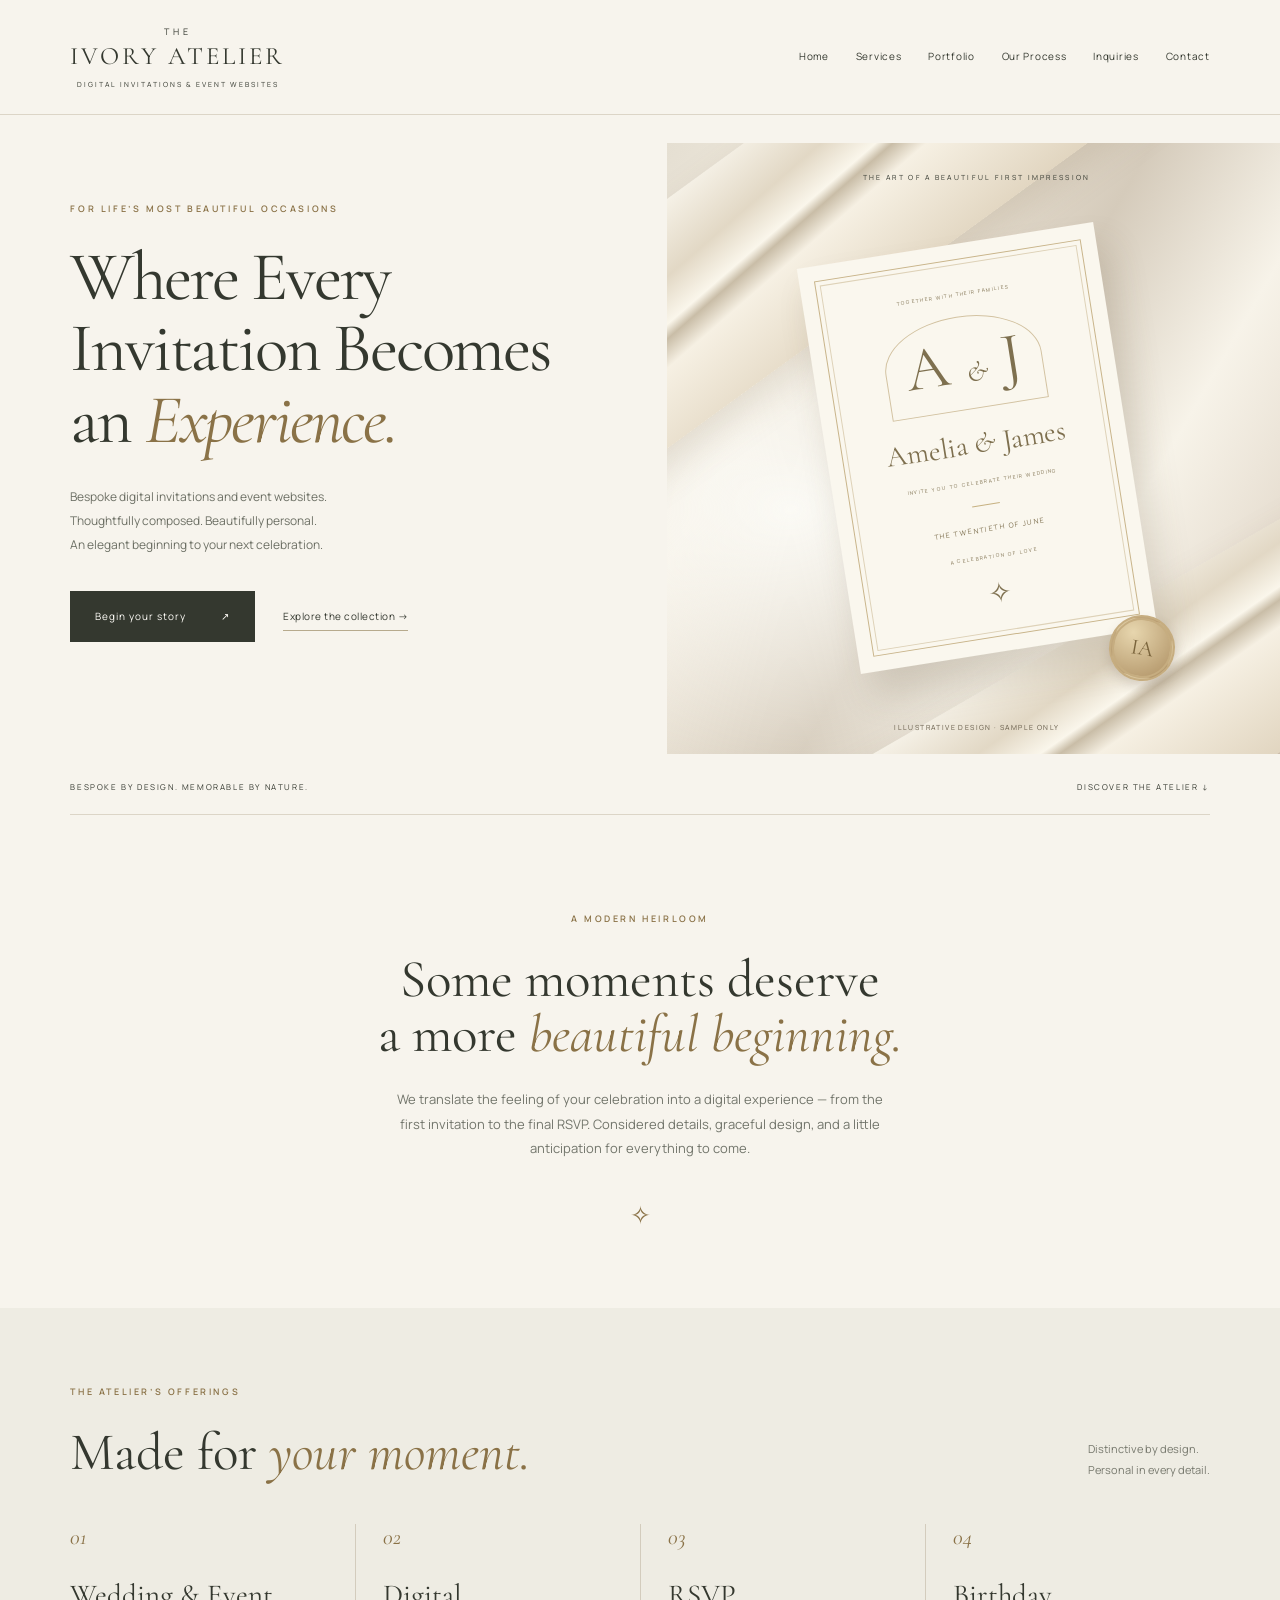
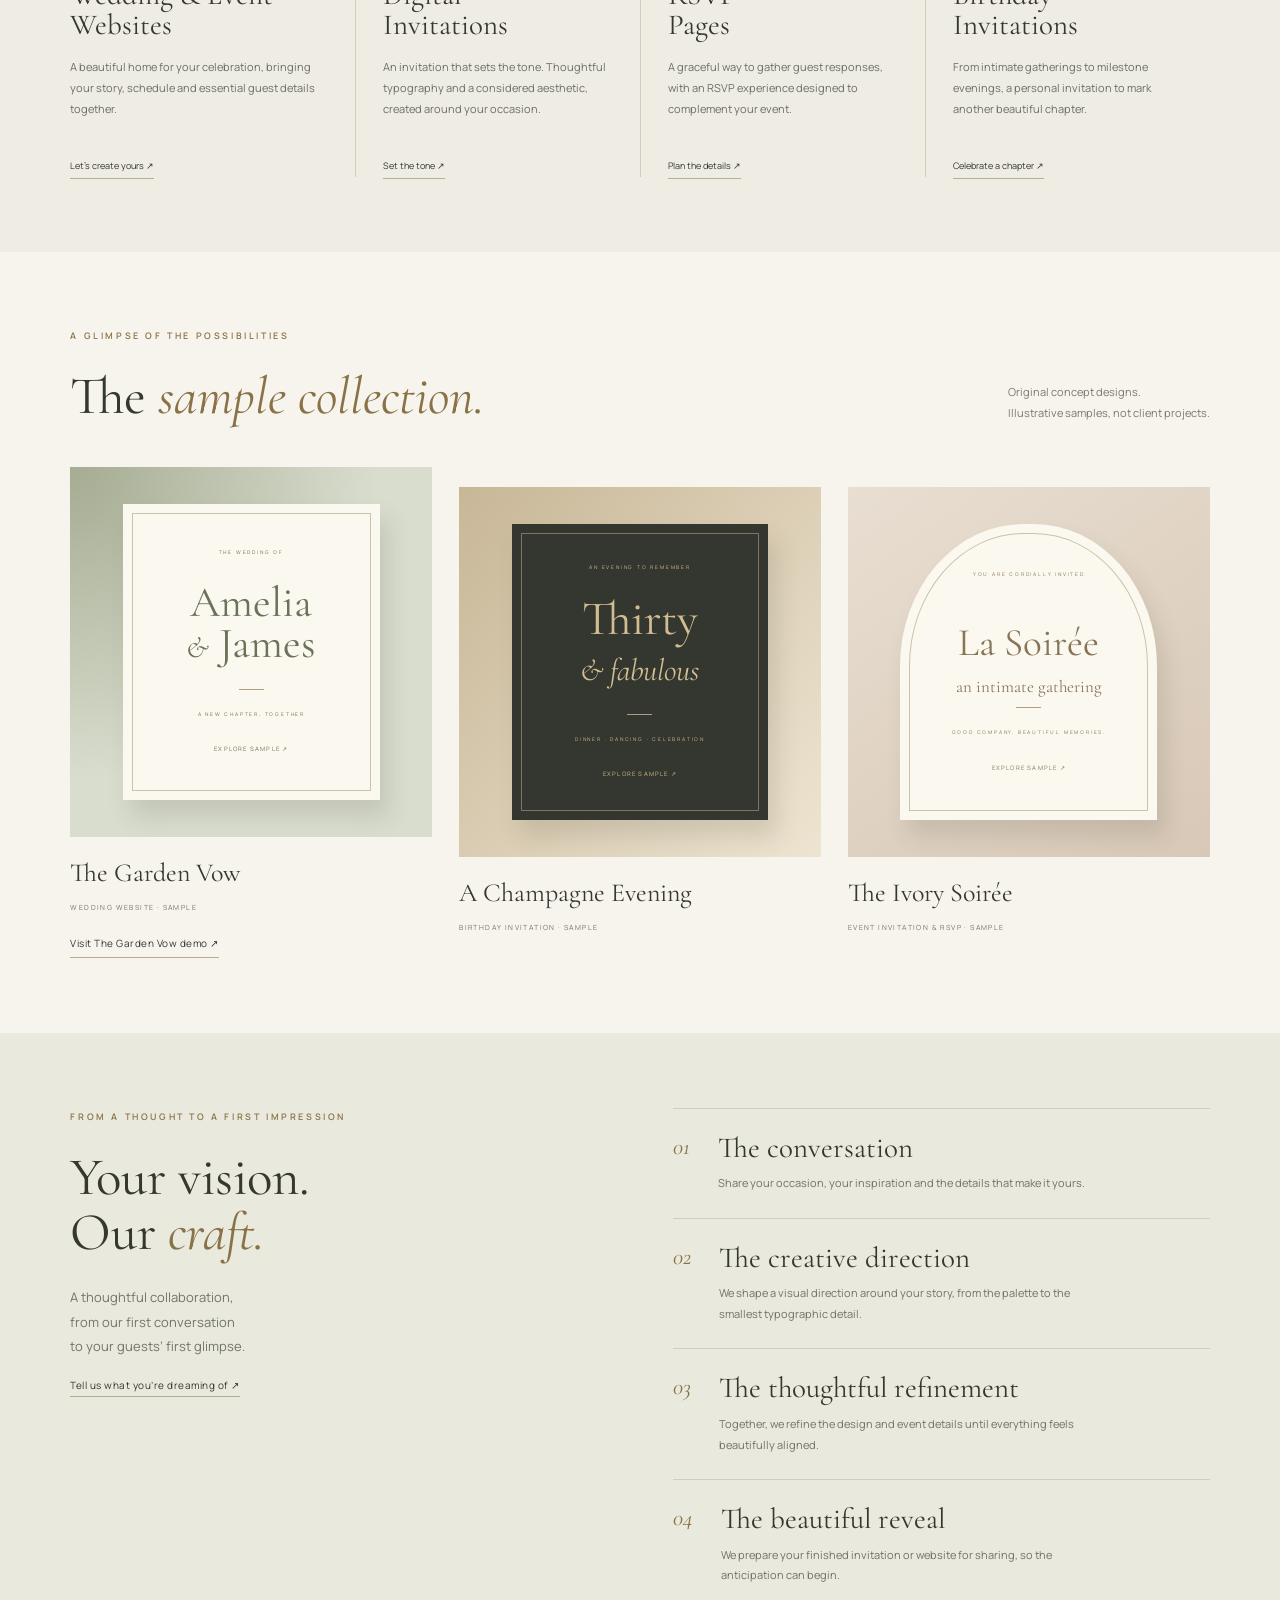
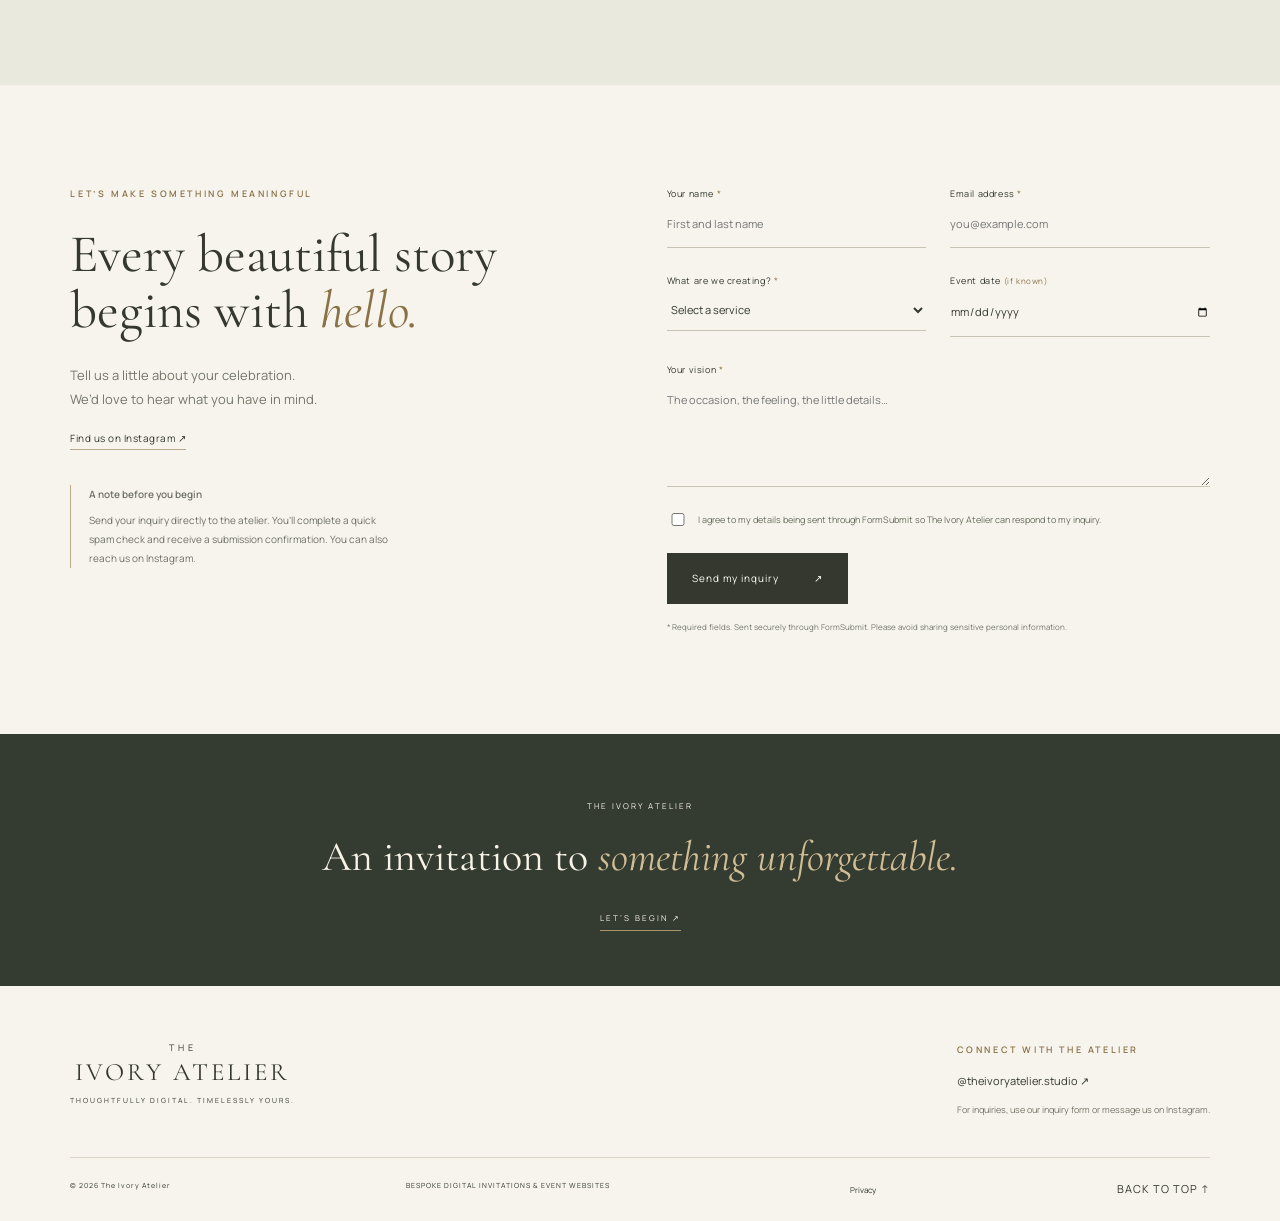
==== commit f70b219b: "Publish The Garden Vow wedding demo" ====
--- a/index.html
+++ b/index.html
@@ -1,11 +1,11 @@
 <!doctype html>
-<html lang="en"><head><meta charset="utf-8"><meta name="viewport" content="width=device-width, initial-scale=1"><meta name="description" content="The Ivory Atelier — bespoke digital invitations, wedding websites and thoughtful RSVP experiences."><meta name="theme-color" content="#f5f1e8"><title>The Ivory Atelier | Bespoke Digital Invitations</title><link rel="stylesheet" href="style.css"><script src="script.js" defer></script></head><body>
+<html lang="en"><head><meta charset="utf-8"><meta name="viewport" content="width=device-width, initial-scale=1"><meta name="description" content="The Ivory Atelier — bespoke digital invitations, wedding websites and thoughtful RSVP experiences."><meta name="theme-color" content="#f5f1e8"><title>The Ivory Atelier | Bespoke Digital Invitations</title><link rel="stylesheet" href="style.css"><script src="atelier.js" defer></script></head><body>
 <a class="skip" href="#home">Skip to content</a>
 <header><a class="brand" href="#home"><span class="brand-top">THE</span>IVORY ATELIER<span class="brand-bottom">DIGITAL INVITATIONS & EVENT WEBSITES</span></a><button class="menu" aria-expanded="false" aria-controls="navigation">Menu <span>☰</span></button><nav id="navigation" aria-label="Main navigation"><a href="#home">Home</a><a href="#services">Services</a><a href="#portfolio">Portfolio</a><a href="#process">Our Process</a><a href="#inquiries">Inquiries</a><a href="#contact">Contact</a></nav></header>
 <main><section class="hero" id="home"><div class="hero-copy"><p class="eyebrow">FOR LIFE’S MOST BEAUTIFUL OCCASIONS</p><h1>Where Every<br>Invitation Becomes<br>an <em>Experience.</em></h1><p class="intro">Bespoke digital invitations and event websites.<br>Thoughtfully composed. Beautifully personal.<br>An elegant beginning to your next celebration.</p><div class="actions"><a class="button" href="#inquiries">Begin your story <span>↗</span></a><a class="text-link" href="#portfolio">Explore the collection <span>→</span></a></div></div><div class="hero-art" aria-label="Illustrative ivory wedding invitation with a champagne ribbon"><div class="silk silk-one"></div><div class="silk silk-two"></div><div class="art-caption">THE ART OF A BEAUTIFUL FIRST IMPRESSION</div><div class="invitation"><div class="invite-border"><span class="tiny">TOGETHER WITH THEIR FAMILIES</span><div class="monogram">A <i>&</i> J</div><span class="invite-names">Amelia <i>&</i> James</span><span class="tiny">INVITE YOU TO CELEBRATE THEIR WEDDING</span><div class="invite-rule"></div><span class="invite-date">THE TWENTIETH OF JUNE</span><span class="tiny">A CELEBRATION OF LOVE</span><span class="flower">✧</span></div></div><div class="seal">IA</div><div class="sample-note">ILLUSTRATIVE DESIGN · SAMPLE ONLY</div></div><div class="hero-bottom"><span>BESPOKE BY DESIGN. MEMORABLE BY NATURE.</span><a href="#services">DISCOVER THE ATELIER ↓</a></div></section>
 <section class="statement reveal"><p class="eyebrow">A MODERN HEIRLOOM</p><h2>Some moments deserve<br>a more <em>beautiful beginning.</em></h2><p>We translate the feeling of your celebration into a digital experience — from the first invitation to the final RSVP. Considered details, graceful design, and a little anticipation for everything to come.</p><span class="ornament">✧</span></section>
 <section id="services" class="section services reveal"><div class="section-heading"><div><p class="eyebrow">THE ATELIER’S OFFERINGS</p><h2>Made for <em>your moment.</em></h2></div><p>Distinctive by design.<br>Personal in every detail.</p></div><div class="service-grid"><article><span class="number">01</span><h3>Wedding & Event<br>Websites</h3><p>A beautiful home for your celebration, bringing your story, schedule and essential guest details together.</p><a href="#inquiries" data-service="Wedding & event website">Let’s create yours ↗</a></article><article><span class="number">02</span><h3>Digital<br>Invitations</h3><p>An invitation that sets the tone. Thoughtful typography and a considered aesthetic, created around your occasion.</p><a href="#inquiries" data-service="Digital invitation">Set the tone ↗</a></article><article><span class="number">03</span><h3>RSVP<br>Pages</h3><p>A graceful way to gather guest responses, with an RSVP experience designed to complement your event.</p><a href="#inquiries" data-service="RSVP page">Plan the details ↗</a></article><article><span class="number">04</span><h3>Birthday<br>Invitations</h3><p>From intimate gatherings to milestone evenings, a personal invitation to mark another beautiful chapter.</p><a href="#inquiries" data-service="Birthday invitation">Celebrate a chapter ↗</a></article></div></section>
-<section id="portfolio" class="section portfolio reveal"><div class="section-heading"><div><p class="eyebrow">A GLIMPSE OF THE POSSIBILITIES</p><h2>The <em>sample collection.</em></h2></div><p>Original concept designs.<br>Illustrative samples, not client projects.</p></div><div class="portfolio-grid"><button class="project" data-project="0"><div class="project-art garden"><div class="mini-invite"><span>THE WEDDING OF</span><strong>Amelia<br><i>&</i> James</strong><hr><span>A NEW CHAPTER, TOGETHER</span><small>EXPLORE SAMPLE ↗</small></div></div><div class="project-label"><h3>The Garden Vow</h3><span>WEDDING WEBSITE · SAMPLE</span></div></button><button class="project" data-project="1"><div class="project-art noir"><div class="mini-invite"><span>AN EVENING TO REMEMBER</span><strong>Thirty<br><i>& fabulous</i></strong><hr><span>DINNER · DANCING · CELEBRATION</span><small>EXPLORE SAMPLE ↗</small></div></div><div class="project-label"><h3>A Champagne Evening</h3><span>BIRTHDAY INVITATION · SAMPLE</span></div></button><button class="project" data-project="2"><div class="project-art pearl"><div class="mini-invite"><span>YOU ARE CORDIALLY INVITED</span><strong>La Soirée</strong><i class="soir">an intimate gathering</i><hr><span>GOOD COMPANY. BEAUTIFUL MEMORIES.</span><small>EXPLORE SAMPLE ↗</small></div></div><div class="project-label"><h3>The Ivory Soirée</h3><span>EVENT INVITATION & RSVP · SAMPLE</span></div></button></div></section>
+<section id="portfolio" class="section portfolio reveal"><div class="section-heading"><div><p class="eyebrow">A GLIMPSE OF THE POSSIBILITIES</p><h2>The <em>sample collection.</em></h2></div><p>Original concept designs.<br>Illustrative samples, not client projects.</p></div><div class="portfolio-grid"><div><button class="project" data-project="0" style="width:100%"><div class="project-art garden"><div class="mini-invite"><span>THE WEDDING OF</span><strong>Amelia<br><i>&</i> James</strong><hr><span>A NEW CHAPTER, TOGETHER</span><small>EXPLORE SAMPLE ↗</small></div></div><div class="project-label"><h3>The Garden Vow</h3><span>WEDDING WEBSITE · SAMPLE</span></div></button><a class="text-link" style="display:inline-block;margin-top:.75rem" href="garden-vow.html">Visit The Garden Vow demo ↗</a></div><button class="project" data-project="1"><div class="project-art noir"><div class="mini-invite"><span>AN EVENING TO REMEMBER</span><strong>Thirty<br><i>& fabulous</i></strong><hr><span>DINNER · DANCING · CELEBRATION</span><small>EXPLORE SAMPLE ↗</small></div></div><div class="project-label"><h3>A Champagne Evening</h3><span>BIRTHDAY INVITATION · SAMPLE</span></div></button><button class="project" data-project="2"><div class="project-art pearl"><div class="mini-invite"><span>YOU ARE CORDIALLY INVITED</span><strong>La Soirée</strong><i class="soir">an intimate gathering</i><hr><span>GOOD COMPANY. BEAUTIFUL MEMORIES.</span><small>EXPLORE SAMPLE ↗</small></div></div><div class="project-label"><h3>The Ivory Soirée</h3><span>EVENT INVITATION & RSVP · SAMPLE</span></div></button></div></section>
 <section id="process" class="section process reveal"><div><p class="eyebrow">FROM A THOUGHT TO A FIRST IMPRESSION</p><h2>Your vision.<br>Our <em>craft.</em></h2><p>A thoughtful collaboration,<br>from our first conversation<br>to your guests’ first glimpse.</p><a class="text-link" href="#inquiries">Tell us what you’re dreaming of ↗</a></div><ol><li><span>01</span><div><h3>The conversation</h3><p>Share your occasion, your inspiration and the details that make it yours.</p></div></li><li><span>02</span><div><h3>The creative direction</h3><p>We shape a visual direction around your story, from the palette to the smallest typographic detail.</p></div></li><li><span>03</span><div><h3>The thoughtful refinement</h3><p>Together, we refine the design and event details until everything feels beautifully aligned.</p></div></li><li><span>04</span><div><h3>The beautiful reveal</h3><p>We prepare your finished invitation or website for sharing, so the anticipation can begin.</p></div></li></ol></section>
 <section class="section inquiries reveal" id="inquiries"><div><p class="eyebrow">LET’S MAKE SOMETHING MEANINGFUL</p><h2>Every beautiful story<br>begins with <em>hello.</em></h2><p>Tell us a little about your celebration.<br>We’d love to hear what you have in mind.</p><a class="text-link" href="https://www.instagram.com/theivoryatelier.studio/" target="_blank" rel="noopener">Find us on Instagram ↗</a><div class="form-note"><strong>A note before you begin</strong><p>Send your inquiry directly to the atelier. You’ll complete a quick spam check and receive a submission confirmation. You can also reach us on Instagram.</p></div></div><form id="inquiry-form" action="https://formsubmit.co/jordan.sherridan08@gmail.com" method="POST"><input type="hidden" name="_subject" value="New inquiry — The Ivory Atelier"><input type="hidden" name="_template" value="table"><input type="text" name="_honey" style="display:none" tabindex="-1" autocomplete="off" aria-hidden="true"><div class="form-row"><label>Your name <span>*</span><input required name="name" autocomplete="name" placeholder="First and last name" maxlength="120"></label><label>Email address <span>*</span><input required type="email" name="email" autocomplete="email" placeholder="you@example.com" maxlength="200"></label></div><div class="form-row"><label>What are we creating? <span>*</span><select name="service" required><option value="">Select a service</option><option>Wedding & event website</option><option>Digital invitation</option><option>RSVP page</option><option>Birthday invitation</option><option>A bespoke combination</option></select></label><label>Event date <span class="optional">(if known)</span><input type="date" name="date"></label></div><label>Your vision <span>*</span><textarea name="vision" required rows="4" placeholder="The occasion, the feeling, the little details…" maxlength="3000"></textarea></label><label class="consent"><input type="checkbox" required> I agree to my details being sent through FormSubmit so The Ivory Atelier can respond to my inquiry.</label><button class="button" type="submit">Send my inquiry <span>↗</span></button><p class="required-note">* Required fields. Sent securely through <a href="https://formsubmit.co/privacy.pdf" target="_blank" rel="noopener">FormSubmit</a>. Please avoid sharing sensitive personal information.</p></form></section>
 <section class="closing"><span>THE IVORY ATELIER</span><h2>An invitation to <em>something unforgettable.</em></h2><a href="#inquiries">LET’S BEGIN ↗</a></section></main>
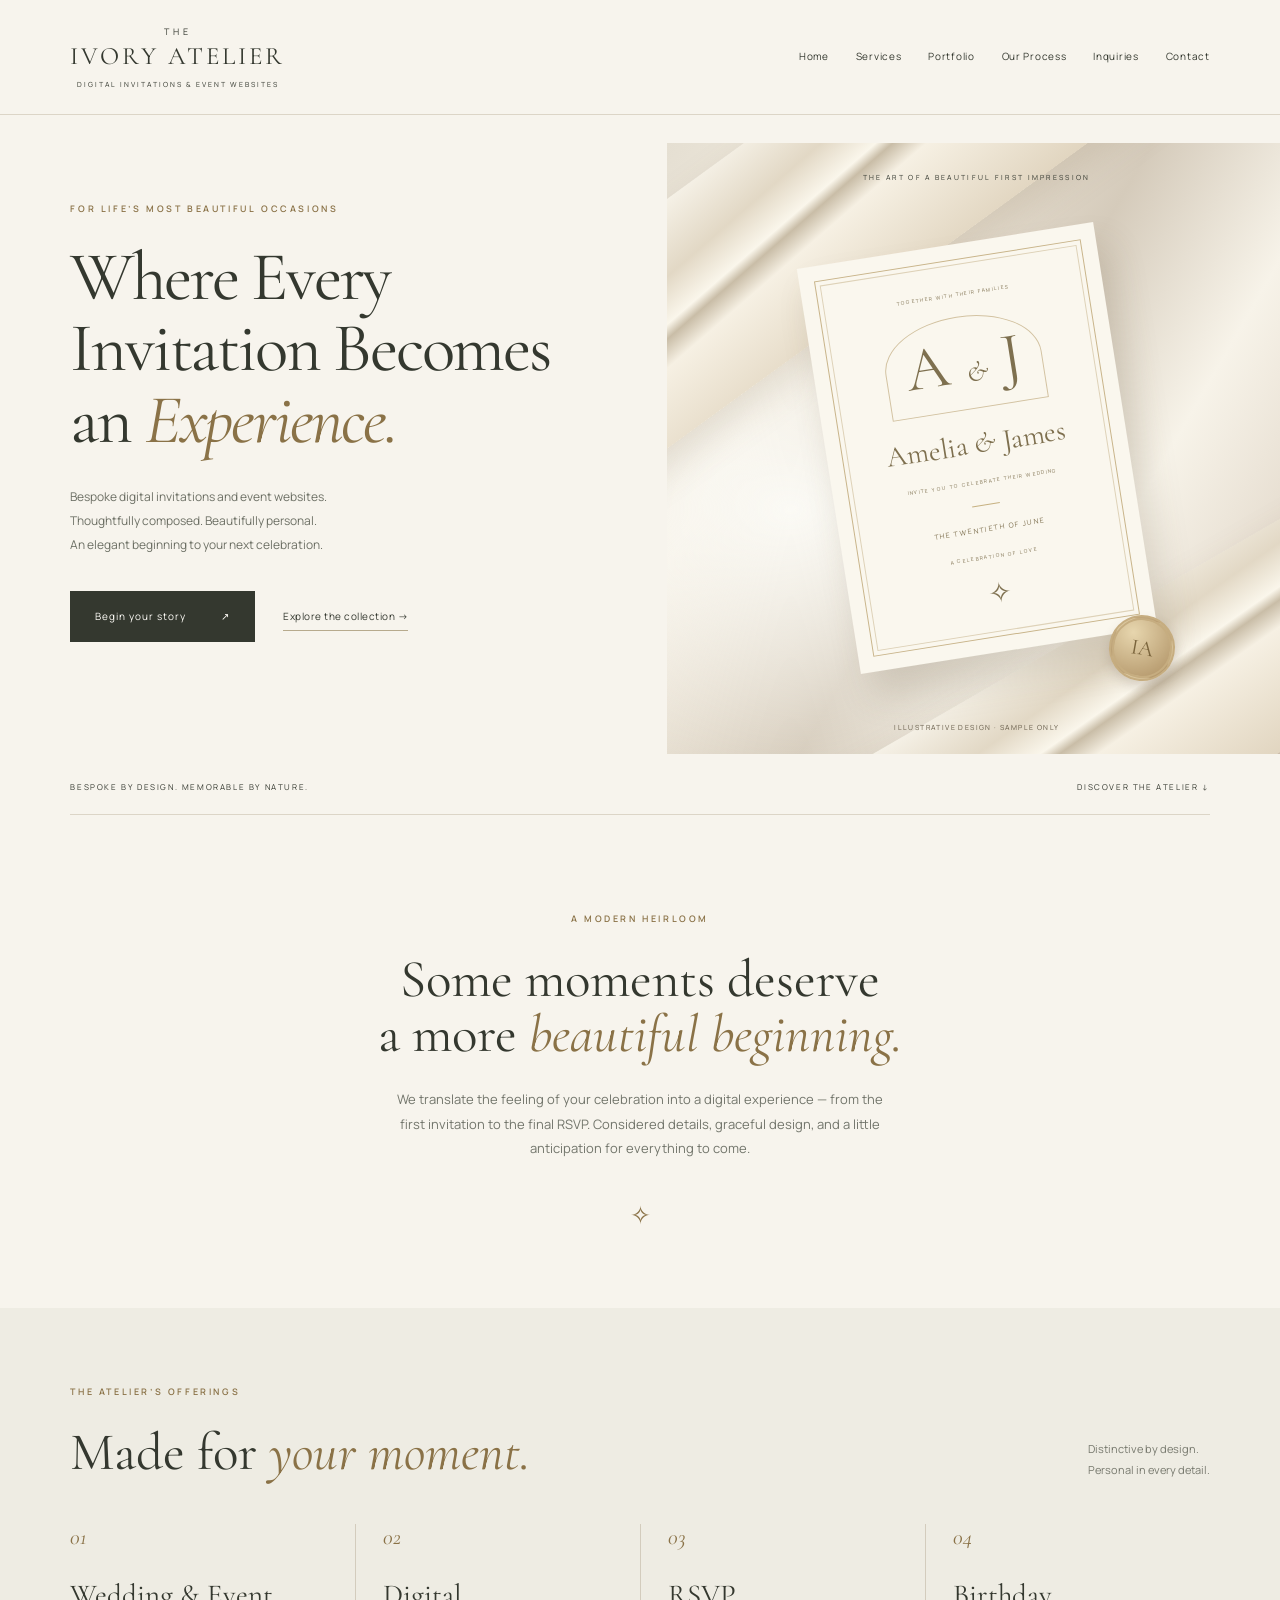
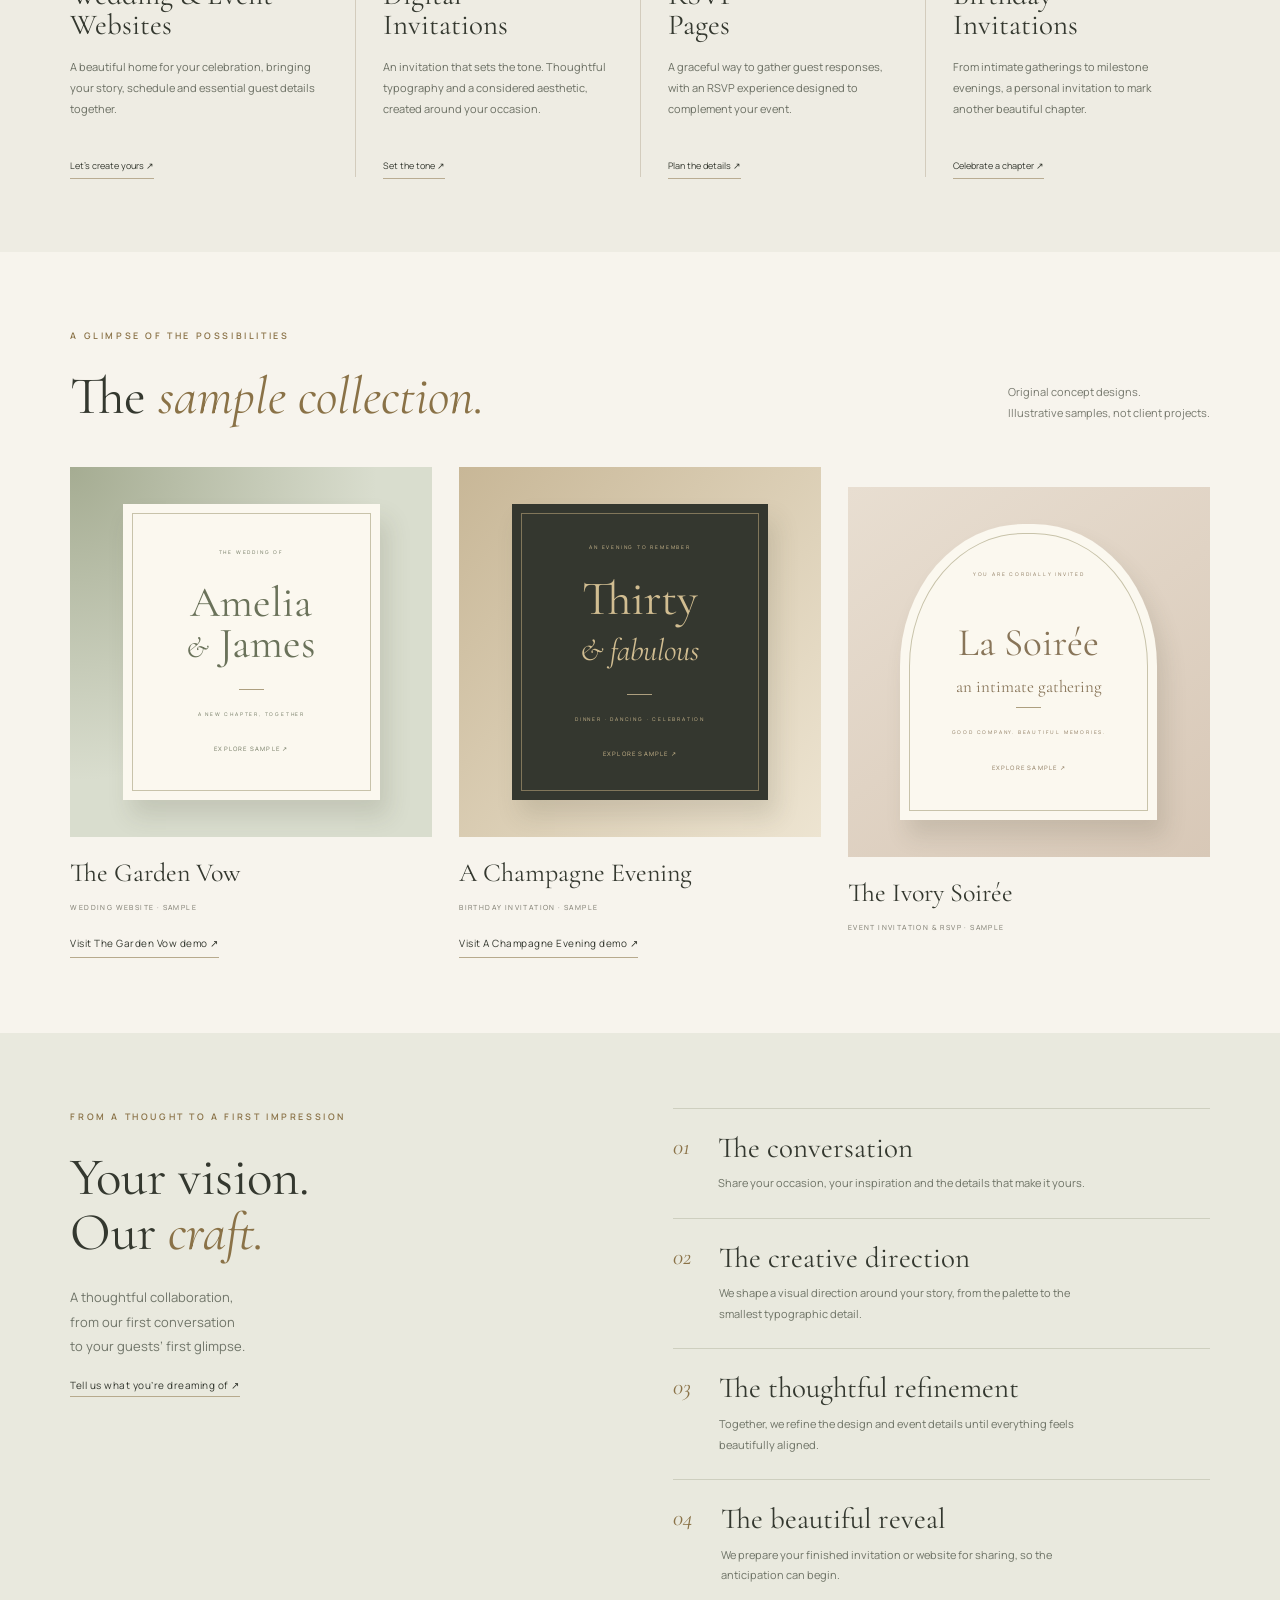
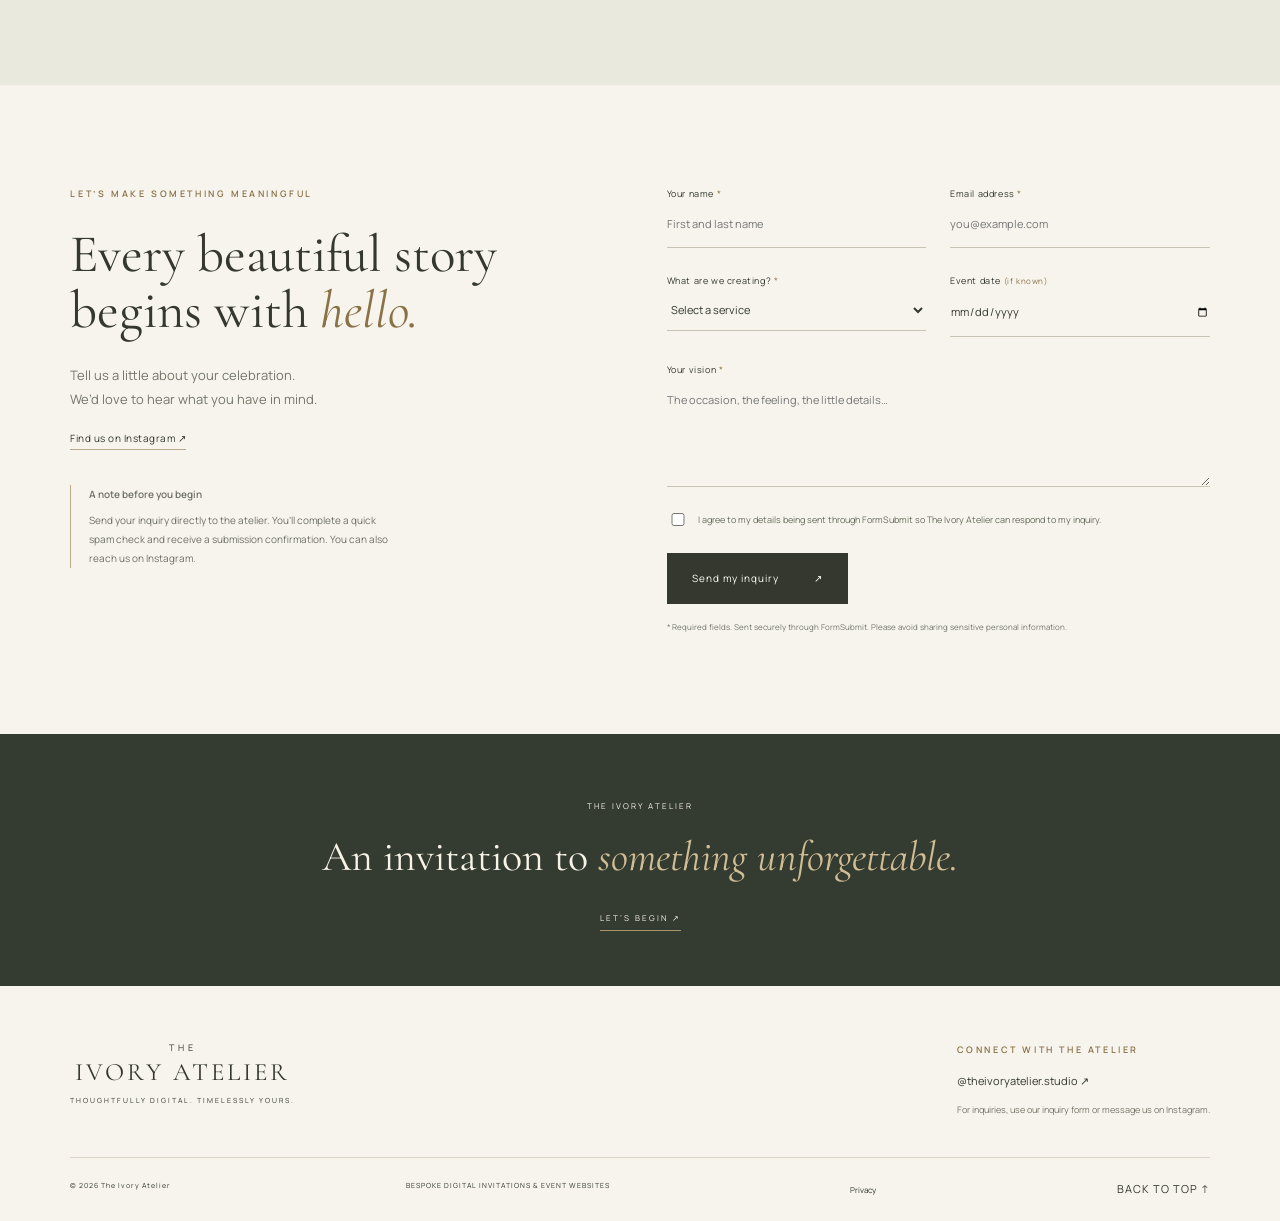
==== commit 5efab1bd: "Publish A Champagne Evening birthday demo" ====
--- a/index.html
+++ b/index.html
@@ -5,7 +5,7 @@
 <main><section class="hero" id="home"><div class="hero-copy"><p class="eyebrow">FOR LIFE’S MOST BEAUTIFUL OCCASIONS</p><h1>Where Every<br>Invitation Becomes<br>an <em>Experience.</em></h1><p class="intro">Bespoke digital invitations and event websites.<br>Thoughtfully composed. Beautifully personal.<br>An elegant beginning to your next celebration.</p><div class="actions"><a class="button" href="#inquiries">Begin your story <span>↗</span></a><a class="text-link" href="#portfolio">Explore the collection <span>→</span></a></div></div><div class="hero-art" aria-label="Illustrative ivory wedding invitation with a champagne ribbon"><div class="silk silk-one"></div><div class="silk silk-two"></div><div class="art-caption">THE ART OF A BEAUTIFUL FIRST IMPRESSION</div><div class="invitation"><div class="invite-border"><span class="tiny">TOGETHER WITH THEIR FAMILIES</span><div class="monogram">A <i>&</i> J</div><span class="invite-names">Amelia <i>&</i> James</span><span class="tiny">INVITE YOU TO CELEBRATE THEIR WEDDING</span><div class="invite-rule"></div><span class="invite-date">THE TWENTIETH OF JUNE</span><span class="tiny">A CELEBRATION OF LOVE</span><span class="flower">✧</span></div></div><div class="seal">IA</div><div class="sample-note">ILLUSTRATIVE DESIGN · SAMPLE ONLY</div></div><div class="hero-bottom"><span>BESPOKE BY DESIGN. MEMORABLE BY NATURE.</span><a href="#services">DISCOVER THE ATELIER ↓</a></div></section>
 <section class="statement reveal"><p class="eyebrow">A MODERN HEIRLOOM</p><h2>Some moments deserve<br>a more <em>beautiful beginning.</em></h2><p>We translate the feeling of your celebration into a digital experience — from the first invitation to the final RSVP. Considered details, graceful design, and a little anticipation for everything to come.</p><span class="ornament">✧</span></section>
 <section id="services" class="section services reveal"><div class="section-heading"><div><p class="eyebrow">THE ATELIER’S OFFERINGS</p><h2>Made for <em>your moment.</em></h2></div><p>Distinctive by design.<br>Personal in every detail.</p></div><div class="service-grid"><article><span class="number">01</span><h3>Wedding & Event<br>Websites</h3><p>A beautiful home for your celebration, bringing your story, schedule and essential guest details together.</p><a href="#inquiries" data-service="Wedding & event website">Let’s create yours ↗</a></article><article><span class="number">02</span><h3>Digital<br>Invitations</h3><p>An invitation that sets the tone. Thoughtful typography and a considered aesthetic, created around your occasion.</p><a href="#inquiries" data-service="Digital invitation">Set the tone ↗</a></article><article><span class="number">03</span><h3>RSVP<br>Pages</h3><p>A graceful way to gather guest responses, with an RSVP experience designed to complement your event.</p><a href="#inquiries" data-service="RSVP page">Plan the details ↗</a></article><article><span class="number">04</span><h3>Birthday<br>Invitations</h3><p>From intimate gatherings to milestone evenings, a personal invitation to mark another beautiful chapter.</p><a href="#inquiries" data-service="Birthday invitation">Celebrate a chapter ↗</a></article></div></section>
-<section id="portfolio" class="section portfolio reveal"><div class="section-heading"><div><p class="eyebrow">A GLIMPSE OF THE POSSIBILITIES</p><h2>The <em>sample collection.</em></h2></div><p>Original concept designs.<br>Illustrative samples, not client projects.</p></div><div class="portfolio-grid"><div><button class="project" data-project="0" style="width:100%"><div class="project-art garden"><div class="mini-invite"><span>THE WEDDING OF</span><strong>Amelia<br><i>&</i> James</strong><hr><span>A NEW CHAPTER, TOGETHER</span><small>EXPLORE SAMPLE ↗</small></div></div><div class="project-label"><h3>The Garden Vow</h3><span>WEDDING WEBSITE · SAMPLE</span></div></button><a class="text-link" style="display:inline-block;margin-top:.75rem" href="garden-vow.html">Visit The Garden Vow demo ↗</a></div><button class="project" data-project="1"><div class="project-art noir"><div class="mini-invite"><span>AN EVENING TO REMEMBER</span><strong>Thirty<br><i>& fabulous</i></strong><hr><span>DINNER · DANCING · CELEBRATION</span><small>EXPLORE SAMPLE ↗</small></div></div><div class="project-label"><h3>A Champagne Evening</h3><span>BIRTHDAY INVITATION · SAMPLE</span></div></button><button class="project" data-project="2"><div class="project-art pearl"><div class="mini-invite"><span>YOU ARE CORDIALLY INVITED</span><strong>La Soirée</strong><i class="soir">an intimate gathering</i><hr><span>GOOD COMPANY. BEAUTIFUL MEMORIES.</span><small>EXPLORE SAMPLE ↗</small></div></div><div class="project-label"><h3>The Ivory Soirée</h3><span>EVENT INVITATION & RSVP · SAMPLE</span></div></button></div></section>
+<section id="portfolio" class="section portfolio reveal"><div class="section-heading"><div><p class="eyebrow">A GLIMPSE OF THE POSSIBILITIES</p><h2>The <em>sample collection.</em></h2></div><p>Original concept designs.<br>Illustrative samples, not client projects.</p></div><div class="portfolio-grid"><div><button class="project" data-project="0" style="width:100%"><div class="project-art garden"><div class="mini-invite"><span>THE WEDDING OF</span><strong>Amelia<br><i>&</i> James</strong><hr><span>A NEW CHAPTER, TOGETHER</span><small>EXPLORE SAMPLE ↗</small></div></div><div class="project-label"><h3>The Garden Vow</h3><span>WEDDING WEBSITE · SAMPLE</span></div></button><a class="text-link" style="display:inline-block;margin-top:.75rem" href="garden-vow.html">Visit The Garden Vow demo ↗</a></div><div><button class="project" data-project="1" style="width:100%"><div class="project-art noir"><div class="mini-invite"><span>AN EVENING TO REMEMBER</span><strong>Thirty<br><i>& fabulous</i></strong><hr><span>DINNER · DANCING · CELEBRATION</span><small>EXPLORE SAMPLE ↗</small></div></div><div class="project-label"><h3>A Champagne Evening</h3><span>BIRTHDAY INVITATION · SAMPLE</span></div></button><a class="text-link" style="display:inline-block;margin-top:.75rem" href="champagne-evening.html">Visit A Champagne Evening demo ↗</a></div><button class="project" data-project="2"><div class="project-art pearl"><div class="mini-invite"><span>YOU ARE CORDIALLY INVITED</span><strong>La Soirée</strong><i class="soir">an intimate gathering</i><hr><span>GOOD COMPANY. BEAUTIFUL MEMORIES.</span><small>EXPLORE SAMPLE ↗</small></div></div><div class="project-label"><h3>The Ivory Soirée</h3><span>EVENT INVITATION & RSVP · SAMPLE</span></div></button></div></section>
 <section id="process" class="section process reveal"><div><p class="eyebrow">FROM A THOUGHT TO A FIRST IMPRESSION</p><h2>Your vision.<br>Our <em>craft.</em></h2><p>A thoughtful collaboration,<br>from our first conversation<br>to your guests’ first glimpse.</p><a class="text-link" href="#inquiries">Tell us what you’re dreaming of ↗</a></div><ol><li><span>01</span><div><h3>The conversation</h3><p>Share your occasion, your inspiration and the details that make it yours.</p></div></li><li><span>02</span><div><h3>The creative direction</h3><p>We shape a visual direction around your story, from the palette to the smallest typographic detail.</p></div></li><li><span>03</span><div><h3>The thoughtful refinement</h3><p>Together, we refine the design and event details until everything feels beautifully aligned.</p></div></li><li><span>04</span><div><h3>The beautiful reveal</h3><p>We prepare your finished invitation or website for sharing, so the anticipation can begin.</p></div></li></ol></section>
 <section class="section inquiries reveal" id="inquiries"><div><p class="eyebrow">LET’S MAKE SOMETHING MEANINGFUL</p><h2>Every beautiful story<br>begins with <em>hello.</em></h2><p>Tell us a little about your celebration.<br>We’d love to hear what you have in mind.</p><a class="text-link" href="https://www.instagram.com/theivoryatelier.studio/" target="_blank" rel="noopener">Find us on Instagram ↗</a><div class="form-note"><strong>A note before you begin</strong><p>Send your inquiry directly to the atelier. You’ll complete a quick spam check and receive a submission confirmation. You can also reach us on Instagram.</p></div></div><form id="inquiry-form" action="https://formsubmit.co/jordan.sherridan08@gmail.com" method="POST"><input type="hidden" name="_subject" value="New inquiry — The Ivory Atelier"><input type="hidden" name="_template" value="table"><input type="text" name="_honey" style="display:none" tabindex="-1" autocomplete="off" aria-hidden="true"><div class="form-row"><label>Your name <span>*</span><input required name="name" autocomplete="name" placeholder="First and last name" maxlength="120"></label><label>Email address <span>*</span><input required type="email" name="email" autocomplete="email" placeholder="you@example.com" maxlength="200"></label></div><div class="form-row"><label>What are we creating? <span>*</span><select name="service" required><option value="">Select a service</option><option>Wedding & event website</option><option>Digital invitation</option><option>RSVP page</option><option>Birthday invitation</option><option>A bespoke combination</option></select></label><label>Event date <span class="optional">(if known)</span><input type="date" name="date"></label></div><label>Your vision <span>*</span><textarea name="vision" required rows="4" placeholder="The occasion, the feeling, the little details…" maxlength="3000"></textarea></label><label class="consent"><input type="checkbox" required> I agree to my details being sent through FormSubmit so The Ivory Atelier can respond to my inquiry.</label><button class="button" type="submit">Send my inquiry <span>↗</span></button><p class="required-note">* Required fields. Sent securely through <a href="https://formsubmit.co/privacy.pdf" target="_blank" rel="noopener">FormSubmit</a>. Please avoid sharing sensitive personal information.</p></form></section>
 <section class="closing"><span>THE IVORY ATELIER</span><h2>An invitation to <em>something unforgettable.</em></h2><a href="#inquiries">LET’S BEGIN ↗</a></section></main>
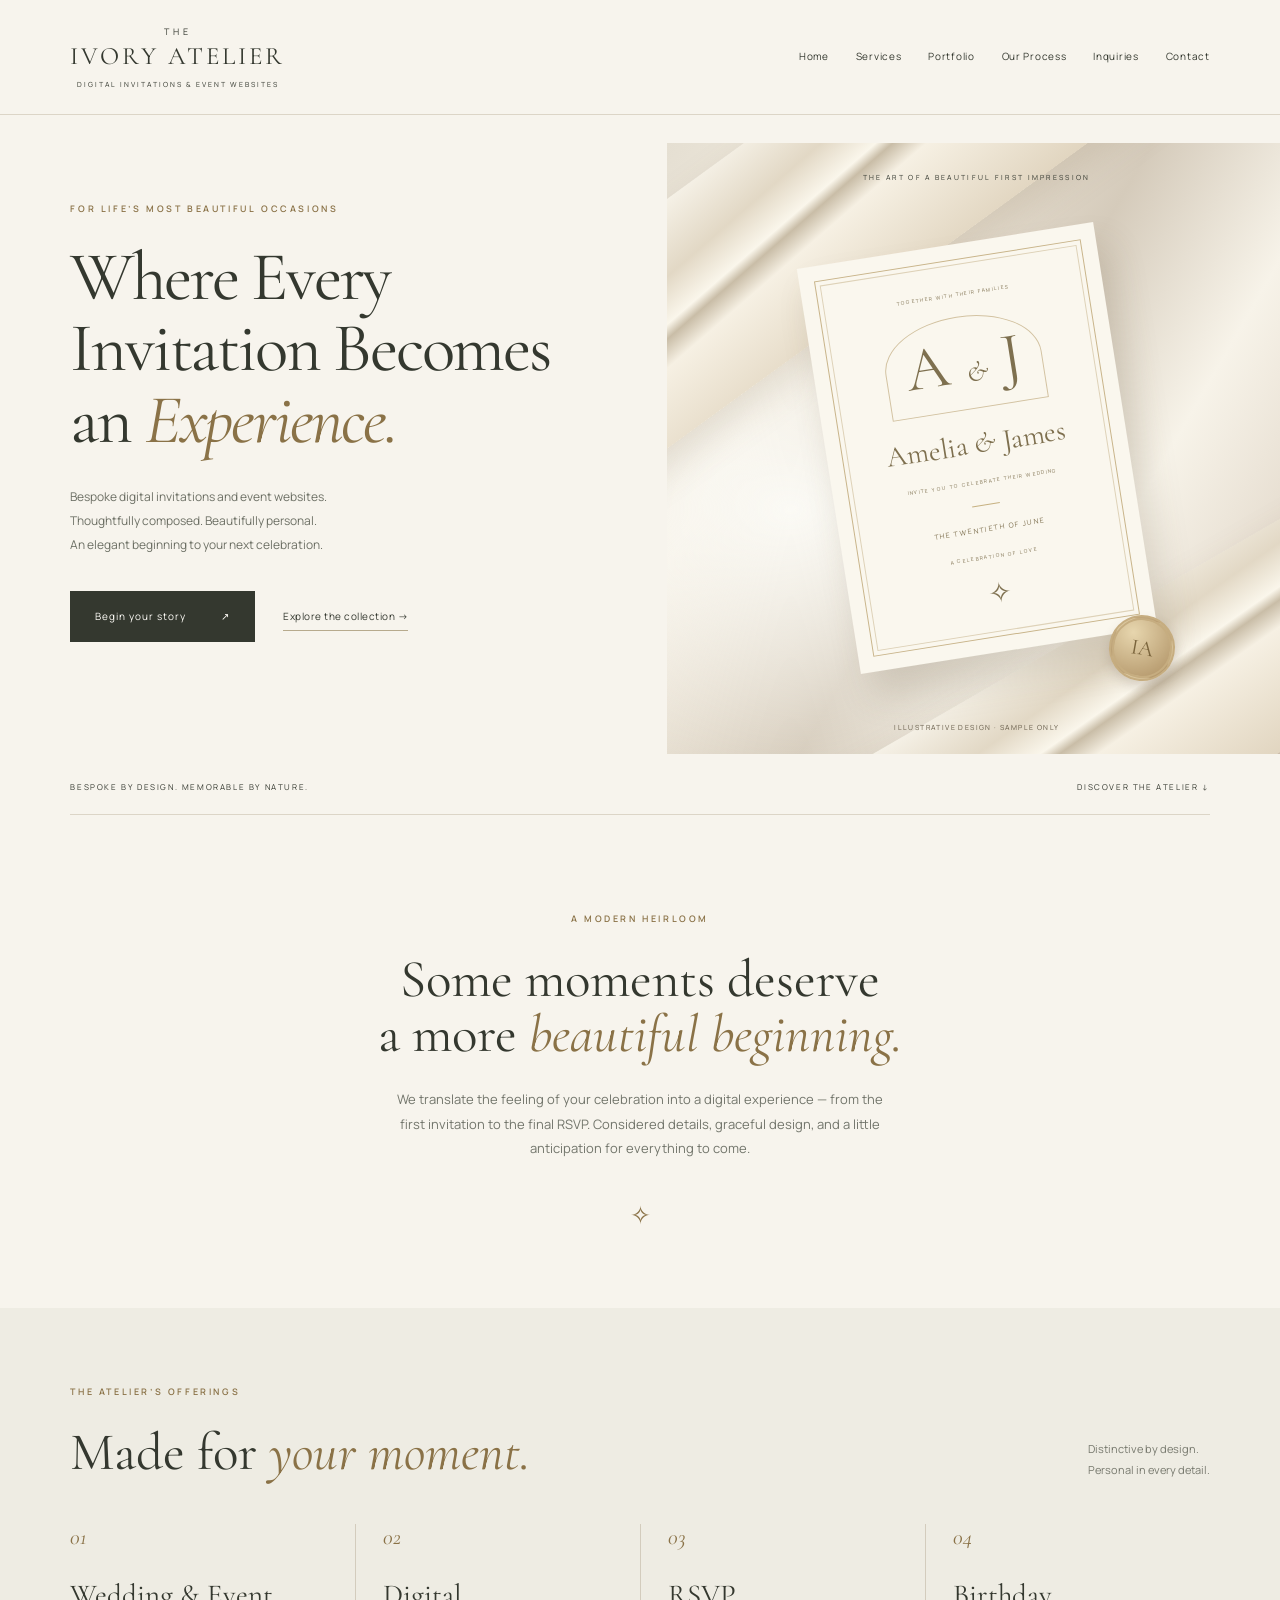
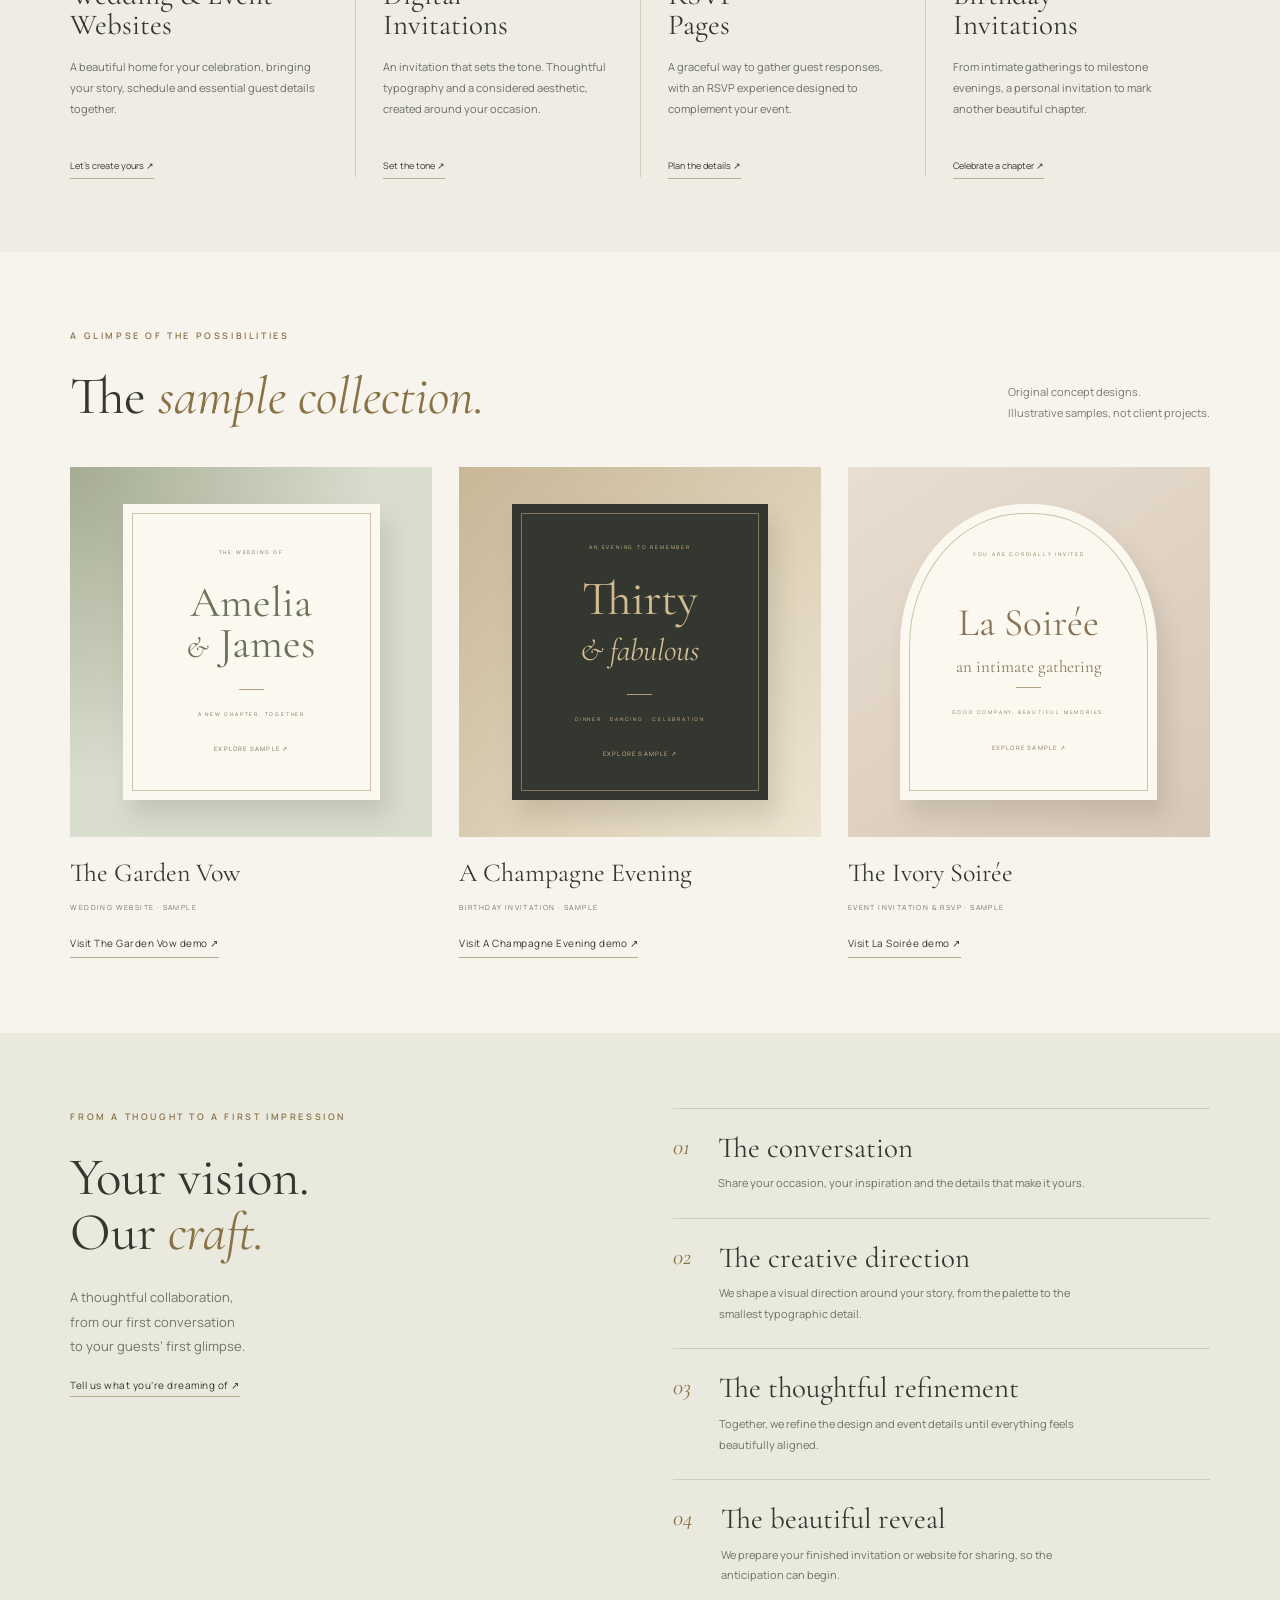
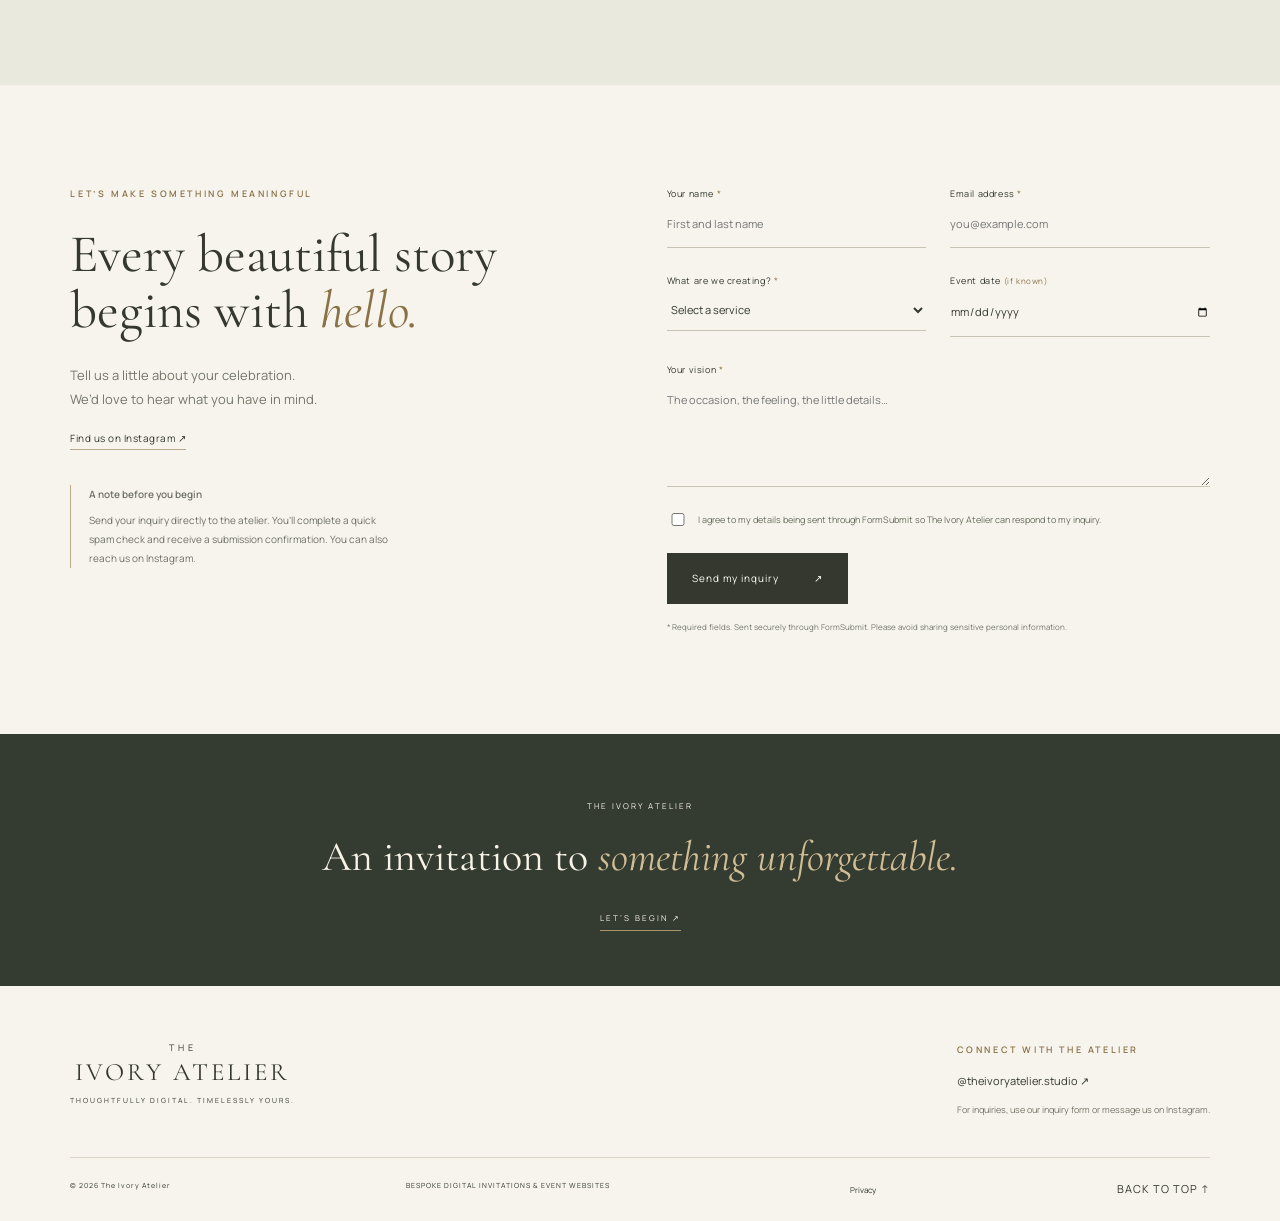
==== commit 3418a7b3: "Publish La Soirée dinner invitation demo" ====
--- a/index.html
+++ b/index.html
@@ -5,7 +5,7 @@
 <main><section class="hero" id="home"><div class="hero-copy"><p class="eyebrow">FOR LIFE’S MOST BEAUTIFUL OCCASIONS</p><h1>Where Every<br>Invitation Becomes<br>an <em>Experience.</em></h1><p class="intro">Bespoke digital invitations and event websites.<br>Thoughtfully composed. Beautifully personal.<br>An elegant beginning to your next celebration.</p><div class="actions"><a class="button" href="#inquiries">Begin your story <span>↗</span></a><a class="text-link" href="#portfolio">Explore the collection <span>→</span></a></div></div><div class="hero-art" aria-label="Illustrative ivory wedding invitation with a champagne ribbon"><div class="silk silk-one"></div><div class="silk silk-two"></div><div class="art-caption">THE ART OF A BEAUTIFUL FIRST IMPRESSION</div><div class="invitation"><div class="invite-border"><span class="tiny">TOGETHER WITH THEIR FAMILIES</span><div class="monogram">A <i>&</i> J</div><span class="invite-names">Amelia <i>&</i> James</span><span class="tiny">INVITE YOU TO CELEBRATE THEIR WEDDING</span><div class="invite-rule"></div><span class="invite-date">THE TWENTIETH OF JUNE</span><span class="tiny">A CELEBRATION OF LOVE</span><span class="flower">✧</span></div></div><div class="seal">IA</div><div class="sample-note">ILLUSTRATIVE DESIGN · SAMPLE ONLY</div></div><div class="hero-bottom"><span>BESPOKE BY DESIGN. MEMORABLE BY NATURE.</span><a href="#services">DISCOVER THE ATELIER ↓</a></div></section>
 <section class="statement reveal"><p class="eyebrow">A MODERN HEIRLOOM</p><h2>Some moments deserve<br>a more <em>beautiful beginning.</em></h2><p>We translate the feeling of your celebration into a digital experience — from the first invitation to the final RSVP. Considered details, graceful design, and a little anticipation for everything to come.</p><span class="ornament">✧</span></section>
 <section id="services" class="section services reveal"><div class="section-heading"><div><p class="eyebrow">THE ATELIER’S OFFERINGS</p><h2>Made for <em>your moment.</em></h2></div><p>Distinctive by design.<br>Personal in every detail.</p></div><div class="service-grid"><article><span class="number">01</span><h3>Wedding & Event<br>Websites</h3><p>A beautiful home for your celebration, bringing your story, schedule and essential guest details together.</p><a href="#inquiries" data-service="Wedding & event website">Let’s create yours ↗</a></article><article><span class="number">02</span><h3>Digital<br>Invitations</h3><p>An invitation that sets the tone. Thoughtful typography and a considered aesthetic, created around your occasion.</p><a href="#inquiries" data-service="Digital invitation">Set the tone ↗</a></article><article><span class="number">03</span><h3>RSVP<br>Pages</h3><p>A graceful way to gather guest responses, with an RSVP experience designed to complement your event.</p><a href="#inquiries" data-service="RSVP page">Plan the details ↗</a></article><article><span class="number">04</span><h3>Birthday<br>Invitations</h3><p>From intimate gatherings to milestone evenings, a personal invitation to mark another beautiful chapter.</p><a href="#inquiries" data-service="Birthday invitation">Celebrate a chapter ↗</a></article></div></section>
-<section id="portfolio" class="section portfolio reveal"><div class="section-heading"><div><p class="eyebrow">A GLIMPSE OF THE POSSIBILITIES</p><h2>The <em>sample collection.</em></h2></div><p>Original concept designs.<br>Illustrative samples, not client projects.</p></div><div class="portfolio-grid"><div><button class="project" data-project="0" style="width:100%"><div class="project-art garden"><div class="mini-invite"><span>THE WEDDING OF</span><strong>Amelia<br><i>&</i> James</strong><hr><span>A NEW CHAPTER, TOGETHER</span><small>EXPLORE SAMPLE ↗</small></div></div><div class="project-label"><h3>The Garden Vow</h3><span>WEDDING WEBSITE · SAMPLE</span></div></button><a class="text-link" style="display:inline-block;margin-top:.75rem" href="garden-vow.html">Visit The Garden Vow demo ↗</a></div><div><button class="project" data-project="1" style="width:100%"><div class="project-art noir"><div class="mini-invite"><span>AN EVENING TO REMEMBER</span><strong>Thirty<br><i>& fabulous</i></strong><hr><span>DINNER · DANCING · CELEBRATION</span><small>EXPLORE SAMPLE ↗</small></div></div><div class="project-label"><h3>A Champagne Evening</h3><span>BIRTHDAY INVITATION · SAMPLE</span></div></button><a class="text-link" style="display:inline-block;margin-top:.75rem" href="champagne-evening.html">Visit A Champagne Evening demo ↗</a></div><button class="project" data-project="2"><div class="project-art pearl"><div class="mini-invite"><span>YOU ARE CORDIALLY INVITED</span><strong>La Soirée</strong><i class="soir">an intimate gathering</i><hr><span>GOOD COMPANY. BEAUTIFUL MEMORIES.</span><small>EXPLORE SAMPLE ↗</small></div></div><div class="project-label"><h3>The Ivory Soirée</h3><span>EVENT INVITATION & RSVP · SAMPLE</span></div></button></div></section>
+<section id="portfolio" class="section portfolio reveal"><div class="section-heading"><div><p class="eyebrow">A GLIMPSE OF THE POSSIBILITIES</p><h2>The <em>sample collection.</em></h2></div><p>Original concept designs.<br>Illustrative samples, not client projects.</p></div><div class="portfolio-grid"><div><button class="project" data-project="0" style="width:100%"><div class="project-art garden"><div class="mini-invite"><span>THE WEDDING OF</span><strong>Amelia<br><i>&</i> James</strong><hr><span>A NEW CHAPTER, TOGETHER</span><small>EXPLORE SAMPLE ↗</small></div></div><div class="project-label"><h3>The Garden Vow</h3><span>WEDDING WEBSITE · SAMPLE</span></div></button><a class="text-link" style="display:inline-block;margin-top:.75rem" href="garden-vow.html">Visit The Garden Vow demo ↗</a></div><div><button class="project" data-project="1" style="width:100%"><div class="project-art noir"><div class="mini-invite"><span>AN EVENING TO REMEMBER</span><strong>Thirty<br><i>& fabulous</i></strong><hr><span>DINNER · DANCING · CELEBRATION</span><small>EXPLORE SAMPLE ↗</small></div></div><div class="project-label"><h3>A Champagne Evening</h3><span>BIRTHDAY INVITATION · SAMPLE</span></div></button><a class="text-link" style="display:inline-block;margin-top:.75rem" href="champagne-evening.html">Visit A Champagne Evening demo ↗</a></div><div><button class="project" data-project="2" style="width:100%"><div class="project-art pearl"><div class="mini-invite"><span>YOU ARE CORDIALLY INVITED</span><strong>La Soirée</strong><i class="soir">an intimate gathering</i><hr><span>GOOD COMPANY. BEAUTIFUL MEMORIES.</span><small>EXPLORE SAMPLE ↗</small></div></div><div class="project-label"><h3>The Ivory Soirée</h3><span>EVENT INVITATION & RSVP · SAMPLE</span></div></button><a class="text-link" style="display:inline-block;margin-top:.75rem" href="la-soiree.html">Visit La Soirée demo ↗</a></div></div></section>
 <section id="process" class="section process reveal"><div><p class="eyebrow">FROM A THOUGHT TO A FIRST IMPRESSION</p><h2>Your vision.<br>Our <em>craft.</em></h2><p>A thoughtful collaboration,<br>from our first conversation<br>to your guests’ first glimpse.</p><a class="text-link" href="#inquiries">Tell us what you’re dreaming of ↗</a></div><ol><li><span>01</span><div><h3>The conversation</h3><p>Share your occasion, your inspiration and the details that make it yours.</p></div></li><li><span>02</span><div><h3>The creative direction</h3><p>We shape a visual direction around your story, from the palette to the smallest typographic detail.</p></div></li><li><span>03</span><div><h3>The thoughtful refinement</h3><p>Together, we refine the design and event details until everything feels beautifully aligned.</p></div></li><li><span>04</span><div><h3>The beautiful reveal</h3><p>We prepare your finished invitation or website for sharing, so the anticipation can begin.</p></div></li></ol></section>
 <section class="section inquiries reveal" id="inquiries"><div><p class="eyebrow">LET’S MAKE SOMETHING MEANINGFUL</p><h2>Every beautiful story<br>begins with <em>hello.</em></h2><p>Tell us a little about your celebration.<br>We’d love to hear what you have in mind.</p><a class="text-link" href="https://www.instagram.com/theivoryatelier.studio/" target="_blank" rel="noopener">Find us on Instagram ↗</a><div class="form-note"><strong>A note before you begin</strong><p>Send your inquiry directly to the atelier. You’ll complete a quick spam check and receive a submission confirmation. You can also reach us on Instagram.</p></div></div><form id="inquiry-form" action="https://formsubmit.co/jordan.sherridan08@gmail.com" method="POST"><input type="hidden" name="_subject" value="New inquiry — The Ivory Atelier"><input type="hidden" name="_template" value="table"><input type="text" name="_honey" style="display:none" tabindex="-1" autocomplete="off" aria-hidden="true"><div class="form-row"><label>Your name <span>*</span><input required name="name" autocomplete="name" placeholder="First and last name" maxlength="120"></label><label>Email address <span>*</span><input required type="email" name="email" autocomplete="email" placeholder="you@example.com" maxlength="200"></label></div><div class="form-row"><label>What are we creating? <span>*</span><select name="service" required><option value="">Select a service</option><option>Wedding & event website</option><option>Digital invitation</option><option>RSVP page</option><option>Birthday invitation</option><option>A bespoke combination</option></select></label><label>Event date <span class="optional">(if known)</span><input type="date" name="date"></label></div><label>Your vision <span>*</span><textarea name="vision" required rows="4" placeholder="The occasion, the feeling, the little details…" maxlength="3000"></textarea></label><label class="consent"><input type="checkbox" required> I agree to my details being sent through FormSubmit so The Ivory Atelier can respond to my inquiry.</label><button class="button" type="submit">Send my inquiry <span>↗</span></button><p class="required-note">* Required fields. Sent securely through <a href="https://formsubmit.co/privacy.pdf" target="_blank" rel="noopener">FormSubmit</a>. Please avoid sharing sensitive personal information.</p></form></section>
 <section class="closing"><span>THE IVORY ATELIER</span><h2>An invitation to <em>something unforgettable.</em></h2><a href="#inquiries">LET’S BEGIN ↗</a></section></main>
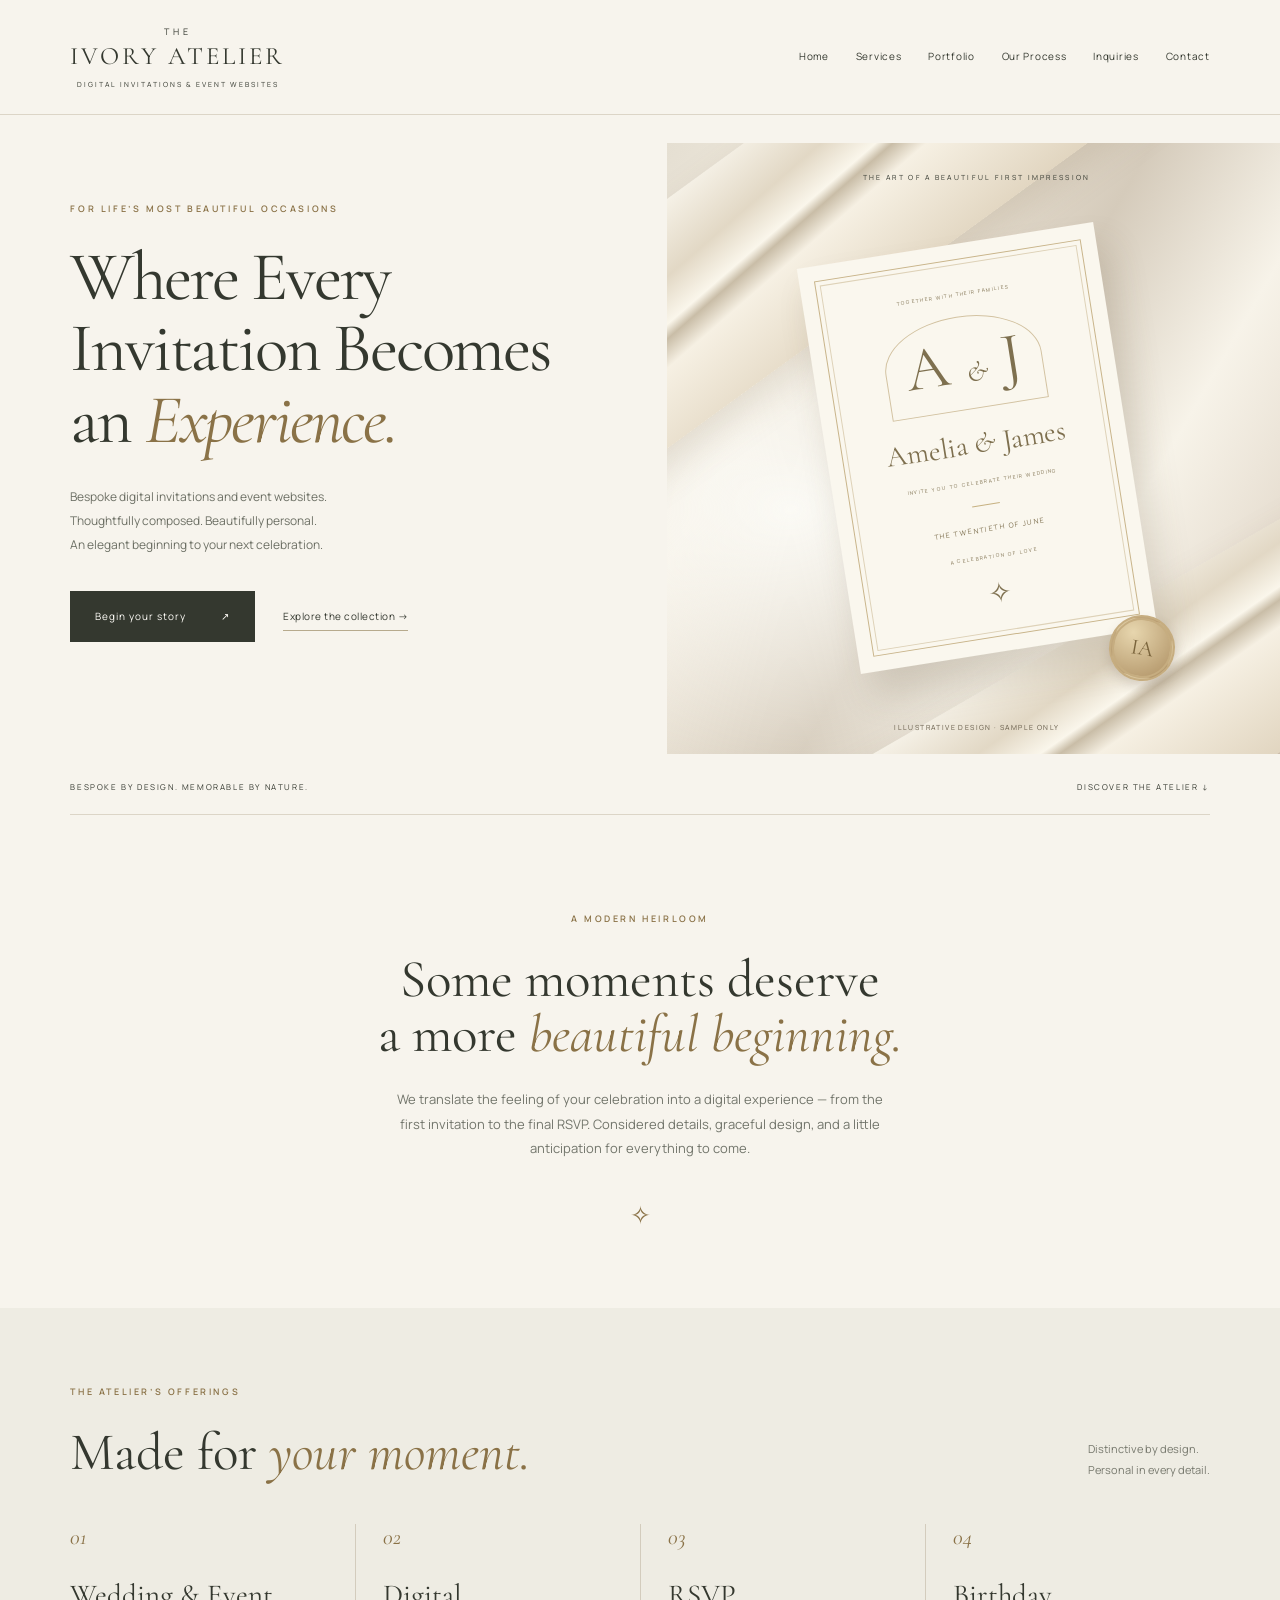
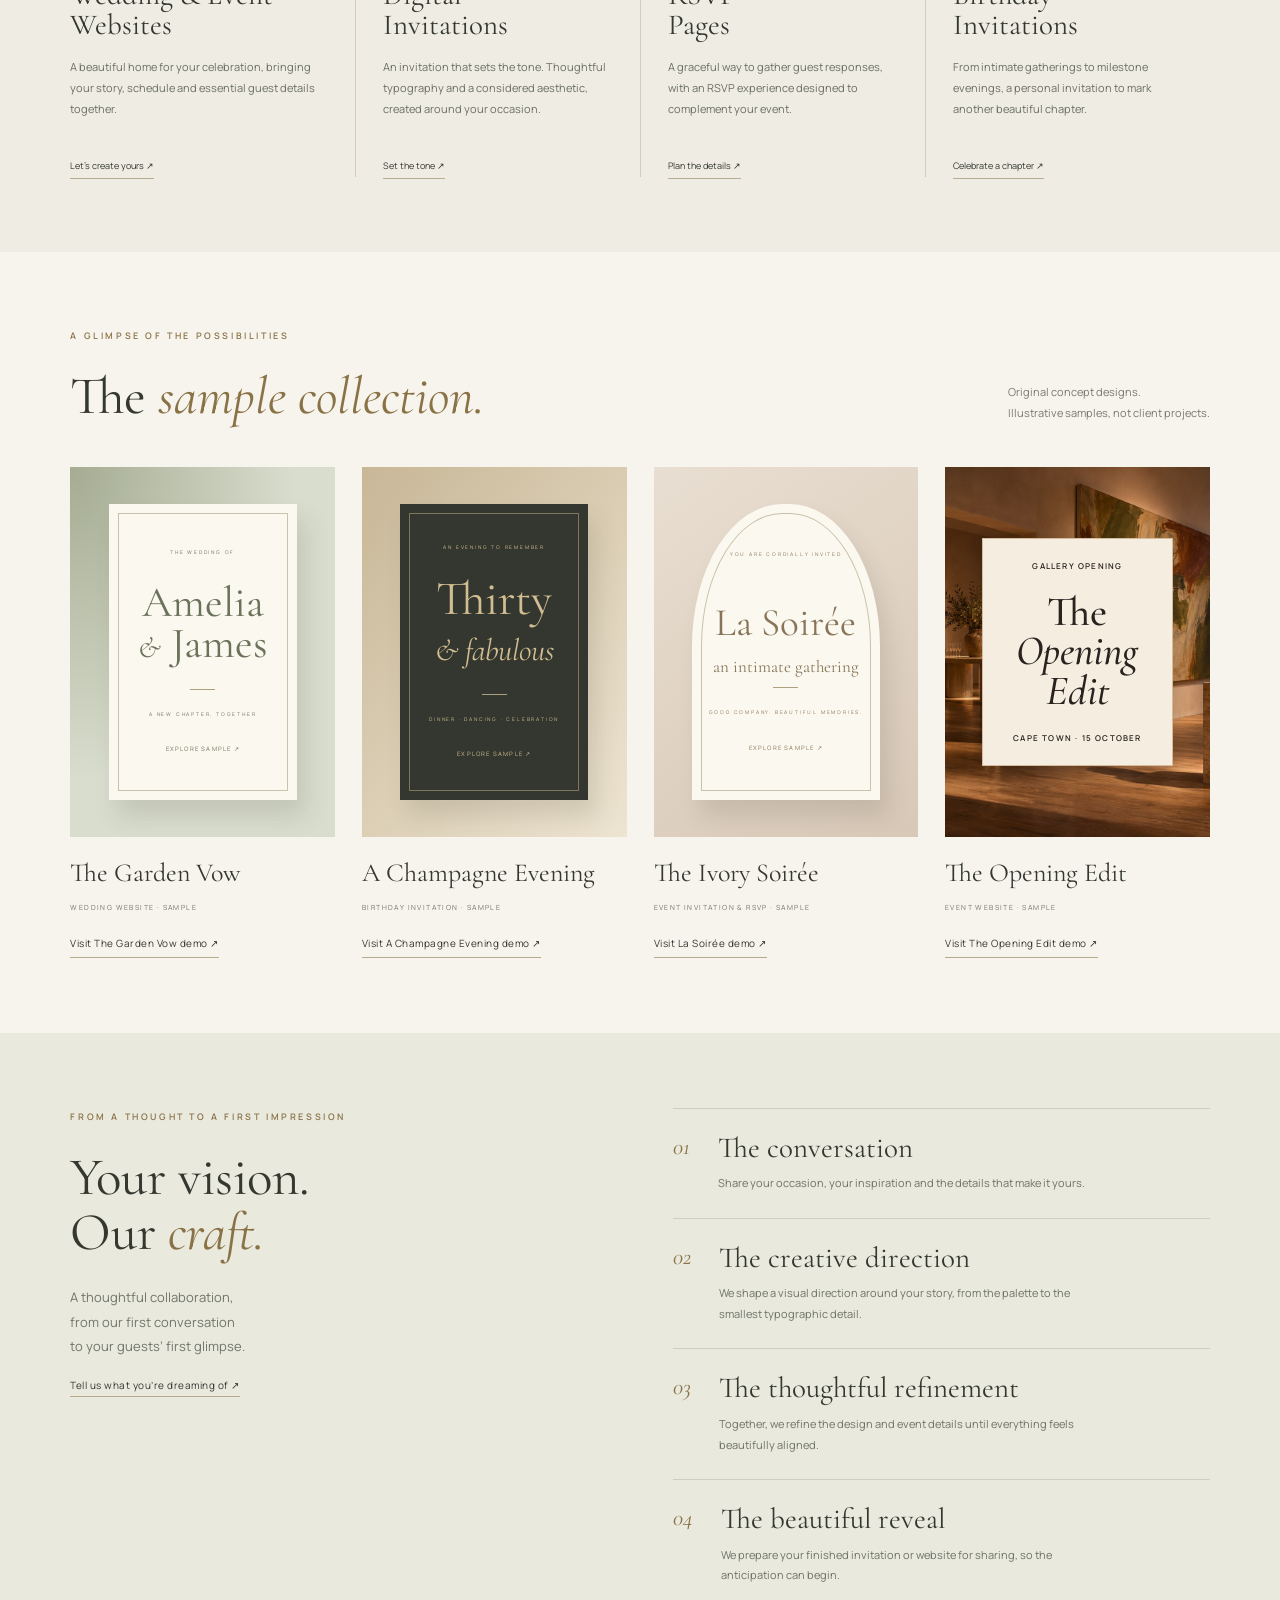
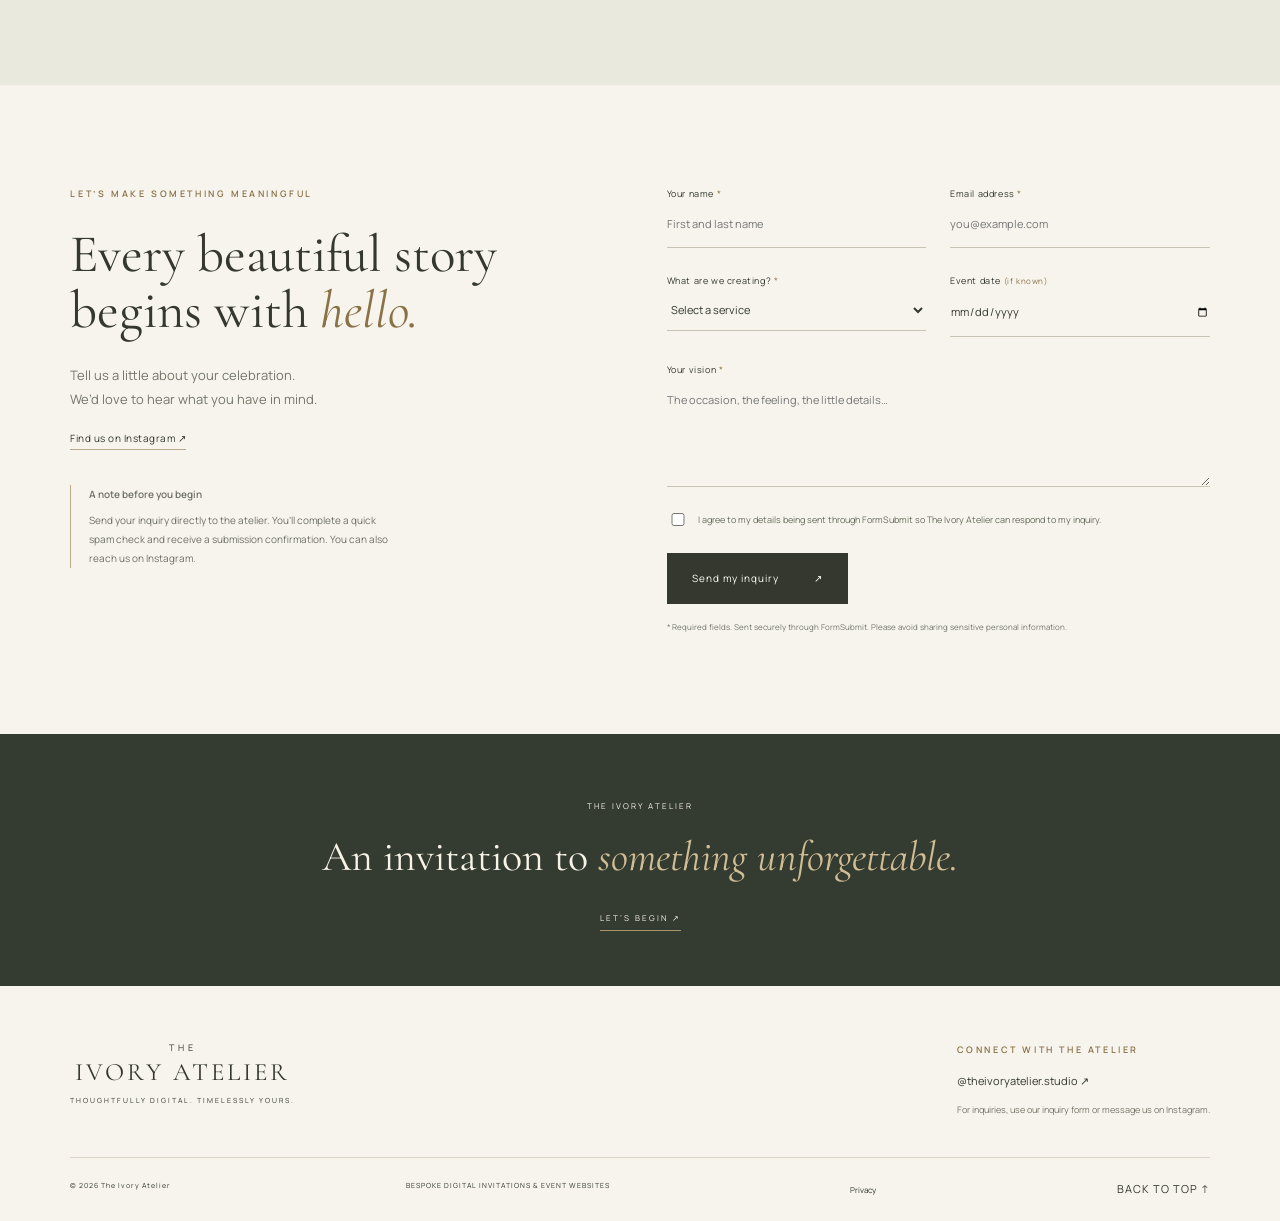
==== commit c4dfcf0d: "Add The Opening Edit gallery launch to the sample collection" ====
--- a/index.html
+++ b/index.html
@@ -1,11 +1,20 @@
 <!doctype html>
-<html lang="en"><head><meta charset="utf-8"><meta name="viewport" content="width=device-width, initial-scale=1"><meta name="description" content="The Ivory Atelier — bespoke digital invitations, wedding websites and thoughtful RSVP experiences."><meta name="theme-color" content="#f5f1e8"><title>The Ivory Atelier | Bespoke Digital Invitations</title><link rel="stylesheet" href="style.css"><script src="atelier.js" defer></script></head><body>
+<html lang="en"><head><meta charset="utf-8"><meta name="viewport" content="width=device-width, initial-scale=1"><meta name="description" content="The Ivory Atelier — bespoke digital invitations, wedding websites and thoughtful RSVP experiences."><meta name="theme-color" content="#f5f1e8"><title>The Ivory Atelier | Bespoke Digital Invitations</title><link rel="stylesheet" href="style.css"><script src="atelier.js" defer></script><style>
+.opening-project{display:block;width:100%}
+.opening-art{background:#4b403c url("opening-edit-gallery.jpg") center/cover}
+.opening-print{display:grid;align-content:space-between;gap:1.2rem;width:72%;max-width:210px;min-height:210px;padding:1.2rem;background:#f5ede0;color:#29221f;text-align:center;border:1px solid #d4bb9d;box-shadow:0 8px 25px #20171365}
+.opening-print span{font-size:8px;font-weight:600;letter-spacing:.15em}
+.opening-print strong{font:500 clamp(1.8rem,3.7vw,2.6rem)/.95 var(--serif)}
+.opening-link{display:inline-block;margin-top:.75rem}
+@media(min-width:1120px){#portfolio .portfolio-grid{grid-template-columns:repeat(4,minmax(0,1fr))}}
+@media(min-width:721px) and (max-width:1119px){#portfolio .portfolio-grid{grid-template-columns:repeat(2,minmax(0,1fr))}}
+</style></head><body>
 <a class="skip" href="#home">Skip to content</a>
 <header><a class="brand" href="#home"><span class="brand-top">THE</span>IVORY ATELIER<span class="brand-bottom">DIGITAL INVITATIONS & EVENT WEBSITES</span></a><button class="menu" aria-expanded="false" aria-controls="navigation">Menu <span>☰</span></button><nav id="navigation" aria-label="Main navigation"><a href="#home">Home</a><a href="#services">Services</a><a href="#portfolio">Portfolio</a><a href="#process">Our Process</a><a href="#inquiries">Inquiries</a><a href="#contact">Contact</a></nav></header>
 <main><section class="hero" id="home"><div class="hero-copy"><p class="eyebrow">FOR LIFE’S MOST BEAUTIFUL OCCASIONS</p><h1>Where Every<br>Invitation Becomes<br>an <em>Experience.</em></h1><p class="intro">Bespoke digital invitations and event websites.<br>Thoughtfully composed. Beautifully personal.<br>An elegant beginning to your next celebration.</p><div class="actions"><a class="button" href="#inquiries">Begin your story <span>↗</span></a><a class="text-link" href="#portfolio">Explore the collection <span>→</span></a></div></div><div class="hero-art" aria-label="Illustrative ivory wedding invitation with a champagne ribbon"><div class="silk silk-one"></div><div class="silk silk-two"></div><div class="art-caption">THE ART OF A BEAUTIFUL FIRST IMPRESSION</div><div class="invitation"><div class="invite-border"><span class="tiny">TOGETHER WITH THEIR FAMILIES</span><div class="monogram">A <i>&</i> J</div><span class="invite-names">Amelia <i>&</i> James</span><span class="tiny">INVITE YOU TO CELEBRATE THEIR WEDDING</span><div class="invite-rule"></div><span class="invite-date">THE TWENTIETH OF JUNE</span><span class="tiny">A CELEBRATION OF LOVE</span><span class="flower">✧</span></div></div><div class="seal">IA</div><div class="sample-note">ILLUSTRATIVE DESIGN · SAMPLE ONLY</div></div><div class="hero-bottom"><span>BESPOKE BY DESIGN. MEMORABLE BY NATURE.</span><a href="#services">DISCOVER THE ATELIER ↓</a></div></section>
 <section class="statement reveal"><p class="eyebrow">A MODERN HEIRLOOM</p><h2>Some moments deserve<br>a more <em>beautiful beginning.</em></h2><p>We translate the feeling of your celebration into a digital experience — from the first invitation to the final RSVP. Considered details, graceful design, and a little anticipation for everything to come.</p><span class="ornament">✧</span></section>
 <section id="services" class="section services reveal"><div class="section-heading"><div><p class="eyebrow">THE ATELIER’S OFFERINGS</p><h2>Made for <em>your moment.</em></h2></div><p>Distinctive by design.<br>Personal in every detail.</p></div><div class="service-grid"><article><span class="number">01</span><h3>Wedding & Event<br>Websites</h3><p>A beautiful home for your celebration, bringing your story, schedule and essential guest details together.</p><a href="#inquiries" data-service="Wedding & event website">Let’s create yours ↗</a></article><article><span class="number">02</span><h3>Digital<br>Invitations</h3><p>An invitation that sets the tone. Thoughtful typography and a considered aesthetic, created around your occasion.</p><a href="#inquiries" data-service="Digital invitation">Set the tone ↗</a></article><article><span class="number">03</span><h3>RSVP<br>Pages</h3><p>A graceful way to gather guest responses, with an RSVP experience designed to complement your event.</p><a href="#inquiries" data-service="RSVP page">Plan the details ↗</a></article><article><span class="number">04</span><h3>Birthday<br>Invitations</h3><p>From intimate gatherings to milestone evenings, a personal invitation to mark another beautiful chapter.</p><a href="#inquiries" data-service="Birthday invitation">Celebrate a chapter ↗</a></article></div></section>
-<section id="portfolio" class="section portfolio reveal"><div class="section-heading"><div><p class="eyebrow">A GLIMPSE OF THE POSSIBILITIES</p><h2>The <em>sample collection.</em></h2></div><p>Original concept designs.<br>Illustrative samples, not client projects.</p></div><div class="portfolio-grid"><div><button class="project" data-project="0" style="width:100%"><div class="project-art garden"><div class="mini-invite"><span>THE WEDDING OF</span><strong>Amelia<br><i>&</i> James</strong><hr><span>A NEW CHAPTER, TOGETHER</span><small>EXPLORE SAMPLE ↗</small></div></div><div class="project-label"><h3>The Garden Vow</h3><span>WEDDING WEBSITE · SAMPLE</span></div></button><a class="text-link" style="display:inline-block;margin-top:.75rem" href="garden-vow.html">Visit The Garden Vow demo ↗</a></div><div><button class="project" data-project="1" style="width:100%"><div class="project-art noir"><div class="mini-invite"><span>AN EVENING TO REMEMBER</span><strong>Thirty<br><i>& fabulous</i></strong><hr><span>DINNER · DANCING · CELEBRATION</span><small>EXPLORE SAMPLE ↗</small></div></div><div class="project-label"><h3>A Champagne Evening</h3><span>BIRTHDAY INVITATION · SAMPLE</span></div></button><a class="text-link" style="display:inline-block;margin-top:.75rem" href="champagne-evening.html">Visit A Champagne Evening demo ↗</a></div><div><button class="project" data-project="2" style="width:100%"><div class="project-art pearl"><div class="mini-invite"><span>YOU ARE CORDIALLY INVITED</span><strong>La Soirée</strong><i class="soir">an intimate gathering</i><hr><span>GOOD COMPANY. BEAUTIFUL MEMORIES.</span><small>EXPLORE SAMPLE ↗</small></div></div><div class="project-label"><h3>The Ivory Soirée</h3><span>EVENT INVITATION & RSVP · SAMPLE</span></div></button><a class="text-link" style="display:inline-block;margin-top:.75rem" href="la-soiree.html">Visit La Soirée demo ↗</a></div></div></section>
+<section id="portfolio" class="section portfolio reveal"><div class="section-heading"><div><p class="eyebrow">A GLIMPSE OF THE POSSIBILITIES</p><h2>The <em>sample collection.</em></h2></div><p>Original concept designs.<br>Illustrative samples, not client projects.</p></div><div class="portfolio-grid"><div><button class="project" data-project="0" style="width:100%"><div class="project-art garden"><div class="mini-invite"><span>THE WEDDING OF</span><strong>Amelia<br><i>&</i> James</strong><hr><span>A NEW CHAPTER, TOGETHER</span><small>EXPLORE SAMPLE ↗</small></div></div><div class="project-label"><h3>The Garden Vow</h3><span>WEDDING WEBSITE · SAMPLE</span></div></button><a class="text-link" style="display:inline-block;margin-top:.75rem" href="garden-vow.html">Visit The Garden Vow demo ↗</a></div><div><button class="project" data-project="1" style="width:100%"><div class="project-art noir"><div class="mini-invite"><span>AN EVENING TO REMEMBER</span><strong>Thirty<br><i>& fabulous</i></strong><hr><span>DINNER · DANCING · CELEBRATION</span><small>EXPLORE SAMPLE ↗</small></div></div><div class="project-label"><h3>A Champagne Evening</h3><span>BIRTHDAY INVITATION · SAMPLE</span></div></button><a class="text-link" style="display:inline-block;margin-top:.75rem" href="champagne-evening.html">Visit A Champagne Evening demo ↗</a></div><div><button class="project" data-project="2" style="width:100%"><div class="project-art pearl"><div class="mini-invite"><span>YOU ARE CORDIALLY INVITED</span><strong>La Soirée</strong><i class="soir">an intimate gathering</i><hr><span>GOOD COMPANY. BEAUTIFUL MEMORIES.</span><small>EXPLORE SAMPLE ↗</small></div></div><div class="project-label"><h3>The Ivory Soirée</h3><span>EVENT INVITATION & RSVP · SAMPLE</span></div></button><a class="text-link" style="display:inline-block;margin-top:.75rem" href="la-soiree.html">Visit La Soirée demo ↗</a></div><div><a class="project opening-project" href="opening-edit.html"><div class="project-art opening-art"><span class="opening-print"><span>GALLERY OPENING</span><strong>The<br><i>Opening Edit</i></strong><span>CAPE TOWN · 15 OCTOBER</span></span></div><div class="project-label"><h3>The Opening Edit</h3><span>EVENT WEBSITE · SAMPLE</span></div><span class="text-link opening-link">Visit The Opening Edit demo ↗</span></a></div></div></section>
 <section id="process" class="section process reveal"><div><p class="eyebrow">FROM A THOUGHT TO A FIRST IMPRESSION</p><h2>Your vision.<br>Our <em>craft.</em></h2><p>A thoughtful collaboration,<br>from our first conversation<br>to your guests’ first glimpse.</p><a class="text-link" href="#inquiries">Tell us what you’re dreaming of ↗</a></div><ol><li><span>01</span><div><h3>The conversation</h3><p>Share your occasion, your inspiration and the details that make it yours.</p></div></li><li><span>02</span><div><h3>The creative direction</h3><p>We shape a visual direction around your story, from the palette to the smallest typographic detail.</p></div></li><li><span>03</span><div><h3>The thoughtful refinement</h3><p>Together, we refine the design and event details until everything feels beautifully aligned.</p></div></li><li><span>04</span><div><h3>The beautiful reveal</h3><p>We prepare your finished invitation or website for sharing, so the anticipation can begin.</p></div></li></ol></section>
 <section class="section inquiries reveal" id="inquiries"><div><p class="eyebrow">LET’S MAKE SOMETHING MEANINGFUL</p><h2>Every beautiful story<br>begins with <em>hello.</em></h2><p>Tell us a little about your celebration.<br>We’d love to hear what you have in mind.</p><a class="text-link" href="https://www.instagram.com/theivoryatelier.studio/" target="_blank" rel="noopener">Find us on Instagram ↗</a><div class="form-note"><strong>A note before you begin</strong><p>Send your inquiry directly to the atelier. You’ll complete a quick spam check and receive a submission confirmation. You can also reach us on Instagram.</p></div></div><form id="inquiry-form" action="https://formsubmit.co/jordan.sherridan08@gmail.com" method="POST"><input type="hidden" name="_subject" value="New inquiry — The Ivory Atelier"><input type="hidden" name="_template" value="table"><input type="text" name="_honey" style="display:none" tabindex="-1" autocomplete="off" aria-hidden="true"><div class="form-row"><label>Your name <span>*</span><input required name="name" autocomplete="name" placeholder="First and last name" maxlength="120"></label><label>Email address <span>*</span><input required type="email" name="email" autocomplete="email" placeholder="you@example.com" maxlength="200"></label></div><div class="form-row"><label>What are we creating? <span>*</span><select name="service" required><option value="">Select a service</option><option>Wedding & event website</option><option>Digital invitation</option><option>RSVP page</option><option>Birthday invitation</option><option>A bespoke combination</option></select></label><label>Event date <span class="optional">(if known)</span><input type="date" name="date"></label></div><label>Your vision <span>*</span><textarea name="vision" required rows="4" placeholder="The occasion, the feeling, the little details…" maxlength="3000"></textarea></label><label class="consent"><input type="checkbox" required> I agree to my details being sent through FormSubmit so The Ivory Atelier can respond to my inquiry.</label><button class="button" type="submit">Send my inquiry <span>↗</span></button><p class="required-note">* Required fields. Sent securely through <a href="https://formsubmit.co/privacy.pdf" target="_blank" rel="noopener">FormSubmit</a>. Please avoid sharing sensitive personal information.</p></form></section>
 <section class="closing"><span>THE IVORY ATELIER</span><h2>An invitation to <em>something unforgettable.</em></h2><a href="#inquiries">LET’S BEGIN ↗</a></section></main>
